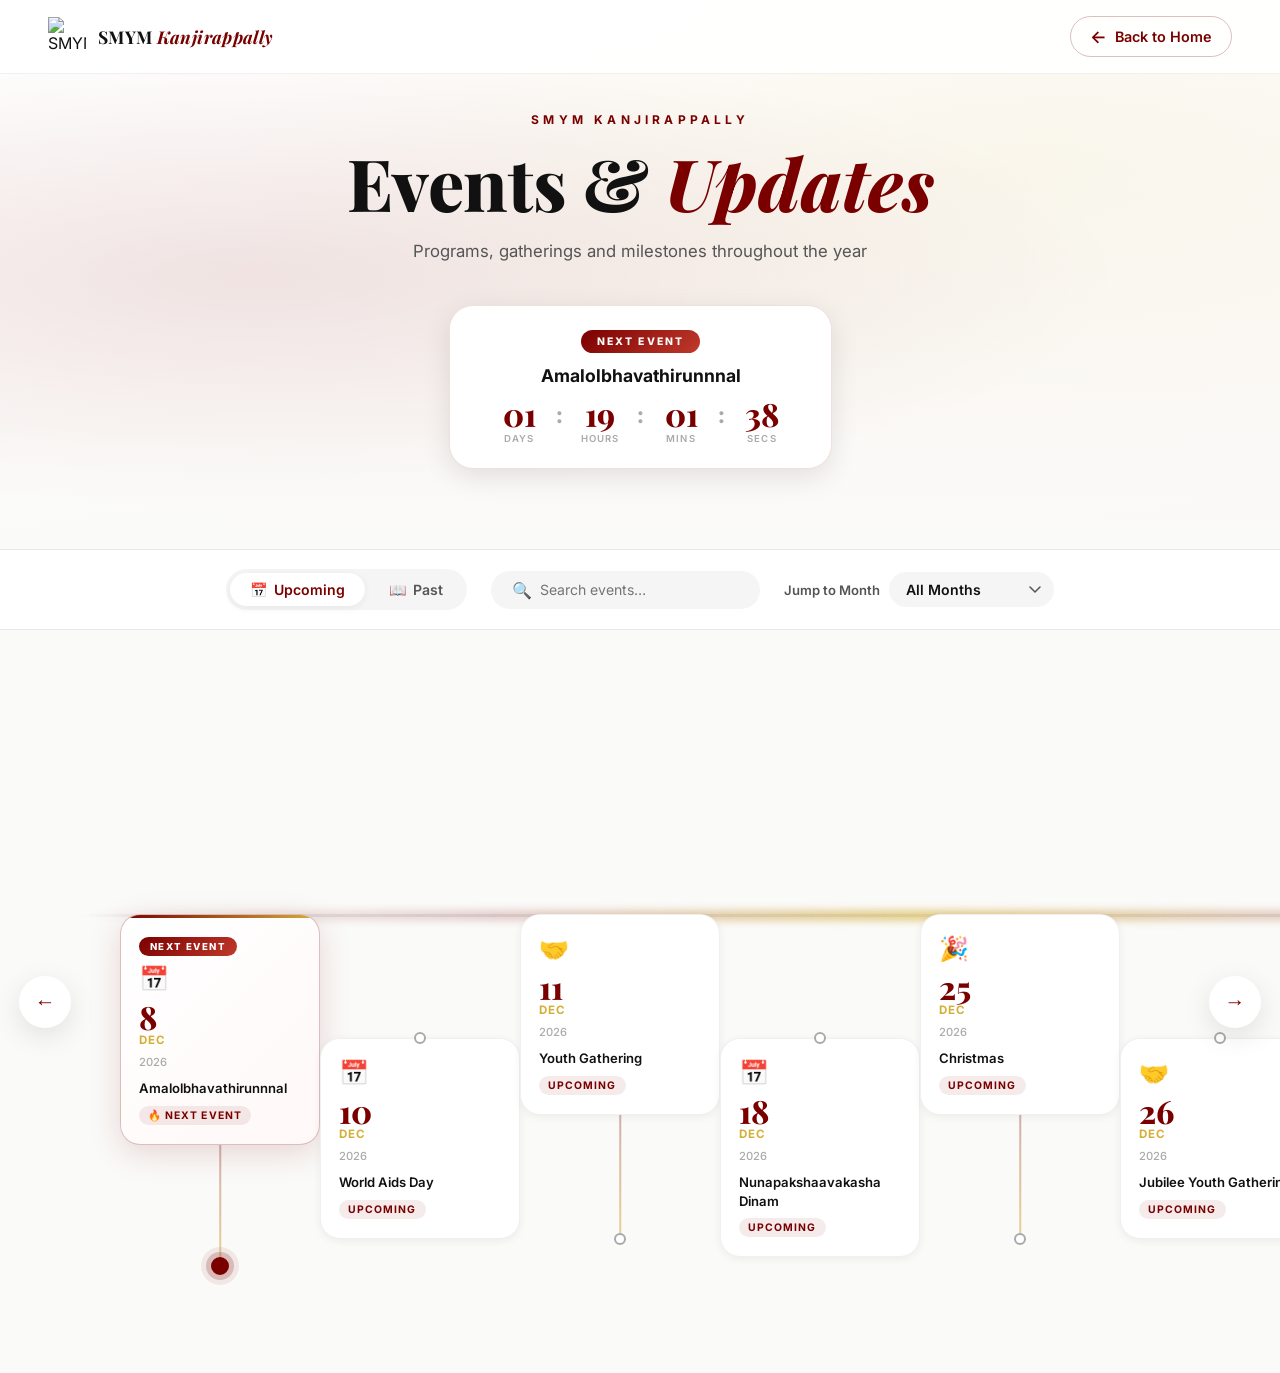
==== events.html @ 5ea94a3e "Initial commit" ====
<!DOCTYPE html>
<html lang="en">
<head>
    <meta charset="UTF-8">
    <meta name="viewport" content="width=device-width, initial-scale=1.0">
    <title>Events & Updates | SMYM Kanjirappally</title>
    <meta name="description" content="Explore all upcoming and past events of SMYM Kanjirappally Diocese — Youth programs, gatherings, sports, missions and more.">

    <!-- Favicon -->
    <link rel="icon" type="image/png" href="logo/logo.png">

    <!-- Google Fonts -->
    <link href="https://fonts.googleapis.com/css2?family=Poppins:ital,wght@0,300;0,400;0,500;0,600;0,700;0,800;1,300;1,400&family=Playfair+Display:ital,wght@0,700;0,800;1,700&family=Inter:wght@300;400;500;600;700&display=swap" rel="stylesheet">

    <!-- Stylesheets -->
    <link rel="stylesheet" href="css/style.css">
    <link rel="stylesheet" href="css/events.css">
</head>
<body class="events-page">

<!-- ══════════════════════════════════════════
  TOP NAVIGATION BAR
══════════════════════════════════════════ -->
<nav class="ev-navbar">
    <a href="index.html" class="ev-nav-logo">
        <img src="logo/logo.png" alt="SMYM Logo" class="ev-logo-img">
        <span class="ev-logo-text">SMYM <em>Kanjirappally</em></span>
    </a>
    <a href="index.html" class="ev-back-btn">
        <span class="ev-back-arrow">←</span>
        Back to Home
    </a>
</nav>

<!-- ══════════════════════════════════════════
  EVENTS HERO
══════════════════════════════════════════ -->
<section class="ev-hero" id="ev-hero">
    <div class="ev-hero-bg"></div>
    <div class="ev-hero-content">
        <div class="ev-hero-label">SMYM Kanjirappally</div>
        <h1 class="ev-hero-title">Events &amp; <em>Updates</em></h1>
        <p class="ev-hero-sub">Programs, gatherings and milestones throughout the year</p>

        <!-- Countdown to Next Event -->
        <div class="ev-countdown-wrapper" id="ev-countdown-wrapper">
            <div class="ev-next-badge">NEXT EVENT</div>
            <div class="ev-countdown-name" id="ev-next-name">Loading…</div>
            <div class="ev-countdown-timer" id="ev-countdown-timer">
                <div class="ev-ctt-block"><span id="ev-cd-days">--</span><label>Days</label></div>
                <div class="ev-ctt-sep">:</div>
                <div class="ev-ctt-block"><span id="ev-cd-hours">--</span><label>Hours</label></div>
                <div class="ev-ctt-sep">:</div>
                <div class="ev-ctt-block"><span id="ev-cd-mins">--</span><label>Mins</label></div>
                <div class="ev-ctt-sep">:</div>
                <div class="ev-ctt-block"><span id="ev-cd-secs">--</span><label>Secs</label></div>
            </div>
        </div>
    </div>
</section>

<!-- ══════════════════════════════════════════
  CONTROLS BAR
══════════════════════════════════════════ -->
<div class="ev-controls-bar" id="ev-controls">
    <!-- Tab Switcher -->
    <div class="ev-tab-switch">
        <button class="ev-tab-btn active" id="ev-tab-upcoming" onclick="EVENTS.switchTab('upcoming')">
            <span class="ev-tab-icon">📅</span> Upcoming
        </button>
        <button class="ev-tab-btn" id="ev-tab-past" onclick="EVENTS.switchTab('past')">
            <span class="ev-tab-icon">📖</span> Past
        </button>
    </div>

    <!-- Search -->
    <div class="ev-search-wrap">
        <span class="ev-search-icon">🔍</span>
        <input type="text" id="ev-search" class="ev-search-input" placeholder="Search events…" oninput="EVENTS.onSearch(this.value)">
    </div>

    <!-- Month Filter -->
    <div class="ev-month-wrap">
        <label for="ev-month-select" class="ev-month-label">Jump to Month</label>
        <select id="ev-month-select" class="ev-month-select" onchange="EVENTS.jumpToMonth(this.value)">
            <option value="">All Months</option>
        </select>
    </div>
</div>

<!-- ══════════════════════════════════════════
  TIMELINE SECTION
══════════════════════════════════════════ -->
<section class="ev-timeline-section" id="ev-timeline-section">

    <!-- Navigation Arrows -->
    <button class="ev-nav-arrow ev-nav-prev" id="ev-nav-prev" onclick="EVENTS.scrollTimeline(-1)" aria-label="Previous events">
        <span>&#8592;</span>
    </button>
    <button class="ev-nav-arrow ev-nav-next" id="ev-nav-next" onclick="EVENTS.scrollTimeline(1)" aria-label="Next events">
        <span>&#8594;</span>
    </button>

    <!-- Scrollable Timeline Track -->
    <div class="ev-timeline-outer" id="ev-timeline-outer">
        <div class="ev-timeline-track" id="ev-timeline-track">

            <!-- Timeline Line (horizontal) -->
            <div class="ev-timeline-line" id="ev-timeline-line">
                <div class="ev-timeline-glow"></div>
            </div>

            <!-- Cards injected by JS into this container -->
            <div class="ev-cards-container" id="ev-cards-container">
                <!-- Event cards generated dynamically -->
            </div>

        </div>
    </div>
</section>

<!-- ══════════════════════════════════════════
  EMPTY STATE
══════════════════════════════════════════ -->
<div class="ev-empty-state" id="ev-empty-state" style="display:none;">
    <div class="ev-empty-icon">📭</div>
    <h3>No events found</h3>
    <p>Try adjusting your search or switching tabs.</p>
</div>

<!-- ══════════════════════════════════════════
  EVENT MODAL
══════════════════════════════════════════ -->
<div class="ev-modal-backdrop" id="ev-modal-backdrop" onclick="EVENTS.closeModal()"></div>
<div class="ev-modal" id="ev-modal" role="dialog" aria-modal="true" aria-labelledby="ev-modal-title">
    <button class="ev-modal-close" onclick="EVENTS.closeModal()" aria-label="Close">✕</button>
    <div class="ev-modal-header">
        <div class="ev-modal-badge" id="ev-modal-badge">📅</div>
        <div class="ev-modal-date-block">
            <span class="ev-modal-day" id="ev-modal-day">-</span>
            <span class="ev-modal-month" id="ev-modal-month">-</span>
            <span class="ev-modal-year" id="ev-modal-year">-</span>
        </div>
    </div>
    <h2 class="ev-modal-title" id="ev-modal-title">Event Name</h2>
    <p class="ev-modal-full-date" id="ev-modal-full-date">-</p>
    <div class="ev-modal-status-row">
        <span class="ev-modal-status" id="ev-modal-status">-</span>
        <span class="ev-modal-countdown-text" id="ev-modal-countdown-text"></span>
    </div>
</div>

<!-- Scripts -->
<script src="js/events.js"></script>

</body>
</html>
---- css/style.css ----
/* ═══════════════════════════════════════════════════════
   SMYM KANJIRAPPALLY — MASTER STYLESHEET v4.0
   Premium Dark Luxury Edition
   ═══════════════════════════════════════════════════════ */

/* ─── TOKENS ─── */
:root {
    --white: #FFFFFF;
    --ivory: #FAF9F6;
    --mist: #F8F8F8;
    --crimson: #8B0000;
    --crimson-mid: #A50000;
    --crimson-soft: rgba(139, 0, 0, 0.08);
    --gold: #D4AF37;
    --gold-warm: #F4C542;
    --gold-soft: rgba(212, 175, 55, 0.12);
    --rose-tint: rgba(255, 220, 220, 0.3);
    --text-dark: #111111;
    --text-mid: #3C3C3C;
    --text-muted: #888888;
    --glass-bg: rgba(255, 255, 255, 0.55);
    --glass-border: rgba(255, 255, 255, 0.65);
    --glass-shadow: 0 8px 32px rgba(0, 0, 0, 0.06), 0 1px 0 rgba(255, 255, 255, 0.8) inset;
    --ease: cubic-bezier(0.22, 1, 0.36, 1);
    --ease-spring: cubic-bezier(0.34, 1.56, 0.64, 1);
    --r-lg: 20px;
    --r-xl: 30px;
    --r-pill: 999px;

    /* Hero dark */
    --hero-bg-1: #0a0608;
    --hero-bg-2: #120308;
    --hero-bg-3: #0d0510;
}

/* ─── RESET ─── */
*,
*::before,
*::after {
    margin: 0;
    padding: 0;
    box-sizing: border-box;
}

html {
    scroll-behavior: smooth;
    font-size: 16px;
}

body {
    font-family: 'Lato', sans-serif;
    background: linear-gradient(135deg, #ffffff 0%, #faf9f6 40%, rgba(255, 230, 230, 0.4) 100%);
    background-attachment: fixed;
    color: var(--text-dark);
    overflow-x: hidden;
    -webkit-font-smoothing: antialiased;
    -moz-osx-font-smoothing: grayscale;
    cursor: none !important;
}

a {
    text-decoration: none;
    color: inherit;
    cursor: none !important;
}

ul {
    list-style: none;
}

button {
    cursor: none !important;
}

input,
select,
textarea {
    cursor: none !important;
}

/* ─── LAYOUT ─── */
.container {
    max-width: 1200px;
    margin: 0 auto;
    padding: 0 2rem;
}

.section {
    padding: 7rem 0;
    position: relative;
    z-index: 2;
}

/* ═══════════════════════════════════════════════════════
   PARTICLE CANVAS
   ═══════════════════════════════════════════════════════ */
#particle-canvas {
    position: fixed;
    inset: 0;
    z-index: 99999;
    /* overlay over all elements as requested */
    pointer-events: none;
}

/* ═══════════════════════════════════════════════════════
   CUSTOM CURSOR
   ═══════════════════════════════════════════════════════ */
.cursor-dot {
    position: fixed;
    width: 8px;
    height: 8px;
    background: var(--crimson);
    border-radius: 50%;
    pointer-events: none;
    z-index: 9999999;
    transform: translate(-50%, -50%);
    will-change: transform;
    opacity: 0;
    transition: width 0.2s var(--ease), height 0.2s var(--ease), background 0.25s ease, opacity 0.3s ease;
    top: 0;
    left: 0;
    box-shadow: 0 0 8px rgba(139, 0, 0, 0.4);
}

.cursor-ring {
    display: none !important;
    /* disabled: only the inner pointer is needed */
}

body.cursor-hovering .cursor-dot {
    width: 14px;
    height: 14px;
    background: var(--gold);
    box-shadow: 0 0 12px var(--gold);
}

/* ═══════════════════════════════════════════════════════
   CURSOR GLOW (ambient)
   ═══════════════════════════════════════════════════════ */
.cursor-glow {
    position: fixed;
    width: 400px;
    height: 400px;
    border-radius: 50%;
    background: radial-gradient(circle, rgba(212, 175, 55, 0.04) 0%, transparent 70%);
    pointer-events: none;
    z-index: 0;
    transform: translate(-50%, -50%);
    will-change: transform;
    opacity: 0;
    transition: opacity 0.6s ease;
}

/* ═══════════════════════════════════════════════════════
   FLOATING DOODLES
   ═══════════════════════════════════════════════════════ */
.doodle-layer {
    position: fixed;
    inset: 0;
    z-index: 1;
    pointer-events: none;
    overflow: hidden;
}

.doodle {
    position: absolute;
    opacity: 0.04;
    color: var(--crimson);
    animation: doodleDrift 20s ease-in-out infinite alternate;
}

.cross-1 {
    width: 60px;
    top: 10%;
    left: 5%;
    animation-delay: 0s;
    animation-duration: 18s;
}

.cross-2 {
    width: 40px;
    top: 55%;
    right: 6%;
    animation-delay: -6s;
    animation-duration: 22s;
}

.cross-3 {
    width: 80px;
    bottom: 15%;
    left: 40%;
    animation-delay: -12s;
    animation-duration: 25s;
}

.dove-1 {
    width: 80px;
    top: 30%;
    right: 12%;
    animation-delay: -3s;
    animation-duration: 20s;
    color: var(--gold);
}

.dove-2 {
    width: 60px;
    bottom: 30%;
    left: 8%;
    animation-delay: -9s;
    animation-duration: 24s;
    color: var(--gold);
}

@keyframes doodleDrift {
    0% {
        transform: translate(0, 0) rotate(0deg) scale(1);
    }

    33% {
        transform: translate(20px, -15px) rotate(8deg) scale(1.05);
    }

    66% {
        transform: translate(-10px, 10px) rotate(-5deg) scale(0.95);
    }

    100% {
        transform: translate(15px, 5px) rotate(12deg) scale(1.02);
    }
}

/* ═══════════════════════════════════════════════════════
   NAVIGATION
   ═══════════════════════════════════════════════════════ */
.nav {
    position: fixed;
    top: 0;
    left: 0;
    right: 0;
    z-index: 99999;
    padding: 1rem 0;
    background: rgba(255, 255, 255, 0.12);
    backdrop-filter: blur(8px) saturate(180%);
    -webkit-backdrop-filter: blur(8px) saturate(180%);
    border-bottom: 1px solid rgba(255, 255, 255, 0.2);
    /* Always smooth for hide/show on scroll */
    transition: transform 0.4s cubic-bezier(0.16, 1, 0.3, 1), background 0.4s ease, box-shadow 0.4s ease, padding 0.4s ease;
    will-change: transform;
}

.nav.scrolled {
    padding: 0.65rem 0;
    background: rgba(255, 255, 255, 0.25);
    backdrop-filter: blur(12px) saturate(180%);
    box-shadow: 0 4px 30px rgba(0, 0, 0, 0.06);
}

.nav.nav-hidden {
    transform: translateY(-100%);
}

.nav-inner {
    display: flex;
    align-items: center;
    gap: 2rem;
}

.nav-logo {
    display: flex;
    align-items: center;
    gap: 0.6rem;
    flex-shrink: 0;
}

.nav-logo-media {
    position: relative;
    width: 44px;
    height: 44px;
    border-radius: 50%;
    overflow: hidden;
    flex-shrink: 0;
    transition: transform 0.3s ease;
}

.nav-logo:hover .nav-logo-media {
    transform: scale(1.05);
}

.nav-logo-text {
    display: flex;
    flex-direction: row;
    align-items: center;
    gap: 0.45rem;
    line-height: 1;
}

.nav-brand {
    font-family: 'Oswald', sans-serif;
    font-weight: 700;
    font-size: 1.3rem;
    color: var(--crimson);
    letter-spacing: 1px;
    text-transform: uppercase;
}

.nav-sub {
    font-family: 'Raleway', sans-serif;
    font-size: 1.05rem;
    font-weight: 600;
    color: var(--text-mid);
    letter-spacing: 0.5px;
}

.nav-links {
    display: flex;
    gap: 0.25rem;
    margin-left: auto;
}

.nav-links a {
    display: block;
    padding: 0.4rem 0.85rem;
    font-size: 0.85rem;
    font-weight: 500;
    color: var(--text-mid);
    border-radius: var(--r-pill);
    transition: all 0.2s ease;
}

.nav-links a:hover,
.nav-links a.active-link {
    color: var(--crimson);
    background: var(--crimson-soft);
}

/* Nav Join Button */
.btn-nav {
    flex-shrink: 0;
    padding: 0.55rem 1.4rem;
    border-radius: var(--r-pill);
    background: var(--crimson);
    color: #fff !important;
    font-size: 0.85rem;
    font-weight: 600;
    box-shadow: 0 4px 14px rgba(139, 0, 0, 0.25);
    transition: all 0.3s var(--ease);
}

.btn-nav:hover {
    background: var(--crimson-mid);
    transform: translateY(-1px);
    box-shadow: 0 6px 20px rgba(139, 0, 0, 0.35);
}

/* Hamburger */
.nav-toggle {
    display: none;
    flex-direction: column;
    gap: 5px;
    background: none;
    border: none;
    cursor: none;
    padding: 4px;
    margin-left: auto;
}

.nav-toggle span {
    display: block;
    width: 22px;
    height: 2px;
    background: var(--text-dark);
    border-radius: 2px;
    transition: all 0.3s ease;
}

.nav-toggle.open span:nth-child(1) {
    transform: rotate(45deg) translate(5px, 5px);
}

.nav-toggle.open span:nth-child(2) {
    opacity: 0;
}

.nav-toggle.open span:nth-child(3) {
    transform: rotate(-45deg) translate(5px, -5px);
}

/* Mobile menu */
.mobile-menu {
    position: fixed;
    top: 65px;
    left: 1rem;
    right: 1rem;
    z-index: 999;
    padding: 1.5rem;
    border-radius: var(--r-xl);
    display: none;
}

.mobile-menu.open {
    display: block;
}

.mobile-menu ul {
    display: flex;
    flex-direction: column;
    gap: 0.5rem;
}

.mobile-menu a {
    display: block;
    padding: 0.75rem 1rem;
    font-weight: 500;
    color: var(--text-mid);
    border-radius: var(--r-lg);
}

.mobile-menu a:hover {
    background: var(--crimson-soft);
    color: var(--crimson);
}

/* ═══════════════════════════════════════════════════════
   GLASSMORPHISM BASE
   ═══════════════════════════════════════════════════════ */
.glass {
    background: var(--glass-bg);
    border: 1px solid var(--glass-border);
    backdrop-filter: blur(20px) saturate(180%);
    -webkit-backdrop-filter: blur(20px) saturate(180%);
    box-shadow: var(--glass-shadow);
    border-radius: var(--r-xl);
}

/* ═══════════════════════════════════════════════════════
   BUTTONS
   ═══════════════════════════════════════════════════════ */
.btn {
    display: inline-flex;
    align-items: center;
    gap: 0.5rem;
    padding: 1rem 2rem;
    border-radius: var(--r-pill);
    font-family: 'Poppins', sans-serif;
    font-weight: 600;
    font-size: 0.95rem;
    transition: all 0.35s var(--ease);
    cursor: none;
    border: none;
    will-change: transform;
}

.btn-primary {
    background: var(--crimson);
    color: #fff;
    box-shadow: 0 6px 20px rgba(139, 0, 0, 0.25);
}

.btn-primary:hover {
    background: var(--crimson-mid);
    transform: translateY(-3px);
    box-shadow: 0 12px 30px rgba(139, 0, 0, 0.35);
}

.btn-ghost {
    background: rgba(255, 255, 255, 0.6);
    color: var(--text-dark);
    border: 1.5px solid rgba(0, 0, 0, 0.1);
    backdrop-filter: blur(12px);
}

.btn-ghost:hover {
    background: rgba(255, 255, 255, 0.85);
    transform: translateY(-3px);
    box-shadow: 0 12px 30px rgba(0, 0, 0, 0.08);
}

.btn-gold {
    background: linear-gradient(135deg, var(--gold), var(--gold-warm));
    color: #1a1a1a;
    box-shadow: 0 6px 24px rgba(212, 175, 55, 0.35);
    font-weight: 700;
}

.btn-gold:hover {
    transform: translateY(-3px);
    box-shadow: 0 14px 36px rgba(212, 175, 55, 0.5);
}

.pulse-btn {
    animation: goldPulse 3s ease-in-out infinite;
}

@keyframes goldPulse {

    0%,
    100% {
        box-shadow: 0 6px 24px rgba(212, 175, 55, 0.35), 0 0 0 0 rgba(212, 175, 55, 0.4);
    }

    50% {
        box-shadow: 0 6px 24px rgba(212, 175, 55, 0.35), 0 0 0 14px rgba(212, 175, 55, 0);
    }
}

/* ═══════════════════════════════════════════════════════
   SECTION HEADERS
   ═══════════════════════════════════════════════════════ */
.section-label {
    display: inline-block;
    font-size: 0.72rem;
    font-weight: 700;
    letter-spacing: 3px;
    text-transform: uppercase;
    color: var(--crimson);
    margin-bottom: 0.75rem;
}

.section-title {
    font-family: 'Raleway', sans-serif;
    font-size: clamp(2.5rem, 5vw, 4rem);
    font-weight: 600;
    line-height: 1.1;
    color: var(--text-dark);
    margin-bottom: 1.25rem;
}

.section-title em {
    font-style: italic;
    color: var(--crimson);
}

.section-sub {
    font-size: 1.1rem;
    color: var(--text-muted);
    max-width: 600px;
    line-height: 1.7;
    margin-bottom: 3rem;
}

/* ═══════════════════════════════════════════════════════
   UTILITY COLORS
   ═══════════════════════════════════════════════════════ */
.crimson {
    color: var(--crimson);
}

.gold {
    color: var(--gold);
}

/* ═══════════════════════════════════════════════════════
   SCROLL REVEAL STATES — Enhanced with blur
   ═══════════════════════════════════════════════════════ */
.reveal-fade,
.reveal-up,
.reveal-scale {
    opacity: 0;
    transition:
        opacity 1s var(--ease),
        transform 1s var(--ease),
        filter 1s var(--ease);
}

.reveal-fade {
    filter: blur(4px);
}

.reveal-up {
    transform: translateY(40px);
    filter: blur(3px);
}

.reveal-scale {
    transform: scale(0.93);
    filter: blur(4px);
}

.reveal-fade.visible {
    opacity: 1;
    filter: blur(0);
}

.reveal-up.visible {
    opacity: 1;
    transform: translateY(0);
    filter: blur(0);
}

.reveal-scale.visible {
    opacity: 1;
    transform: scale(1);
    filter: blur(0);
}

/* ═══════════════════════════════════════════════════════
   HERO — PREMIUM DARK CINEMATIC
   ═══════════════════════════════════════════════════════ */
.hero {
    position: relative;
    z-index: 2;
    height: 100vh;
    display: flex;
    align-items: center;
    padding: 0;
    background-color: #FFFFFF;
    background-image:
        radial-gradient(circle at 10% 30%, rgba(239, 68, 68, 0.04) 0%, transparent 45%),
        radial-gradient(circle at 90% 70%, rgba(245, 158, 11, 0.05) 0%, transparent 45%),
        radial-gradient(circle at 50% 50%, rgba(212, 175, 55, 0.03) 0%, transparent 60%);
    overflow: hidden;
}

/* Subtle grid overlay for premium texture */
.hero-grid-overlay {
    position: absolute;
    inset: 0;
    background-image:
        linear-gradient(rgba(0, 0, 0, 0.015) 1px, transparent 1px),
        linear-gradient(90deg, rgba(0, 0, 0, 0.015) 1px, transparent 1px);
    background-size: 60px 60px;
    pointer-events: none;
    z-index: 1;
}

/* Vignette */
.hero::before {
    content: '';
    position: absolute;
    inset: 0;
    background: radial-gradient(ellipse at center, transparent 65%, rgba(0, 0, 0, 0.02) 100%);
    pointer-events: none;
    z-index: 2;
}

/* Soft gradient blobs */
.hero-blob {
    position: absolute;
    border-radius: 50%;
    filter: blur(120px);
    z-index: 1;
    pointer-events: none;
    opacity: 0.5;
    will-change: transform;
}

.hero-blob-1 {
    width: 400px;
    height: 400px;
    background: #FFF9F3;
    /* Warm cream */
    top: 15%;
    left: 5%;
}

.hero-blob-2 {
    width: 350px;
    height: 350px;
    background: rgba(212, 175, 55, 0.12);
    /* Soft gold radial glow */
    bottom: 10%;
    right: 20%;
}

.hero-blob-3 {
    width: 300px;
    height: 300px;
    background: rgba(139, 0, 0, 0.04);
    /* Soft red left glow */
    top: 40%;
    left: 25%;
}

/* Noise overlay */
.hero-noise {
    position: absolute;
    inset: 0;
    opacity: 0.012;
    pointer-events: none;
    z-index: 2;
    background-image: url("data:image/svg+xml,%3Csvg viewBox='0 0 200 200' xmlns='http://www.w3.org/2000/svg'%3E%3Cfilter id='noiseFilter'%3E%3CfeTurbulence type='fractalNoise' baseFrequency='0.65' numOctaves='3' stitchTiles='stitch'/%3E%3C/filter%3E%3Crect width='100%25' height='100%25' filter='url(%23noiseFilter)'/%3E%3C/svg%3E");
}

/* Light rays — subtle pulse */
.hero-rays {
    position: absolute;
    inset: 0;
    pointer-events: none;
    overflow: hidden;
    z-index: 2;
}

.ray {
    position: absolute;
    top: -20%;
    width: 1px;
    height: 140%;
    background: linear-gradient(to bottom, transparent, rgba(139, 0, 0, 0.03), transparent);
    transform-origin: top center;
    animation: rayPulse 8s ease-in-out infinite;
}

.ray-1 {
    left: 20%;
    transform: rotate(-15deg);
    animation-delay: 0s;
}

.ray-2 {
    left: 35%;
    transform: rotate(-5deg);
    animation-delay: 1.5s;
    opacity: 0.5;
}

.ray-3 {
    left: 50%;
    transform: rotate(5deg);
    animation-delay: 3s;
}

.ray-4 {
    left: 65%;
    transform: rotate(15deg);
    animation-delay: 4.5s;
    opacity: 0.5;
}

.ray-5 {
    left: 80%;
    transform: rotate(25deg);
    animation-delay: 6s;
}

@keyframes rayPulse {

    0%,
    100% {
        opacity: 0;
    }

    50% {
        opacity: 1;
    }
}

.hero-inner {
    display: grid;
    /* Centre column width ≈ logo (320px) + 2cm gap each side (≈76px×2) = ~470px */
    grid-template-columns: 1fr minmax(430px, 0.95fr) 1fr;
    gap: 0;
    align-items: center;
    width: 100%;
    position: relative;
    z-index: 3;
    /* Push side columns to the very outer edge of the container */
    padding: 0;
}

@media (max-width: 1023px) {
    .hero-inner {
        grid-template-columns: 1fr;
        text-align: center;
        gap: 2rem;
        padding: 4rem 0;
        width: 100%;
    }

    .hero {
        height: auto;
        min-height: 100vh;
        display: flex;
        flex-direction: column;
        justify-content: center;
        padding: 5rem 0;
    }

    .hero-center {
        display: none;
    }

    /* Mobile logo: inline, centered, uses viewport/percentage sizes, appears first */
    .logo-glass-bg {
        position: relative !important;
        width: 60vw !important;
        height: 60vw !important;
        max-width: 220px;
        max-height: 220px;
        top: auto !important;
        left: auto !important;
        transform: none !important;
        display: flex;
        margin: 2rem auto 1rem;
        overflow: visible;
    }

    /* Mobile: stack naturally */
    .hero-left {
        order: 1;
        width: 100%;
    }

    .hero-right-details {
        order: 2;
        width: 100%;
    }
}

/* LEFT COLUMN — nudged down so top clears the fixed navbar */
.hero-left {
    display: flex;
    flex-direction: column;
    justify-content: center;
    text-align: left;
    padding-right: 1rem;
    /* Small positive offset: pushes content slightly below logo mid-point
       so the tall text block doesn't go behind the fixed header */
    transform: translateY(30px);
}

@media (max-width: 1023px) {
    .hero-left {
        text-align: center;
        align-items: center;
        padding-right: 0;
        transform: none;
    }
}

.hero-eyebrow {
    display: inline-flex;
    align-items: center;
    gap: 0.5rem;
    padding: 0.4rem 1rem;
    border-radius: var(--r-pill);
    background: rgba(139, 0, 0, 0.05);
    border: 1px solid rgba(139, 0, 0, 0.15);
    font-size: 0.76rem;
    font-weight: 600;
    color: var(--crimson);
    margin-bottom: 2rem;
    width: fit-content;
    letter-spacing: 0.5px;
}

.badge-dot {
    width: 7px;
    height: 7px;
    border-radius: 50%;
    background: var(--crimson);
    flex-shrink: 0;
    animation: pulseDot 2s ease-in-out infinite;
}

@keyframes pulseDot {

    0%,
    100% {
        box-shadow: 0 0 0 0 rgba(139, 0, 0, 0.3);
    }

    50% {
        box-shadow: 0 0 0 6px rgba(139, 0, 0, 0);
    }
}

.hero-title {
    font-family: 'Oswald', sans-serif;
    font-size: clamp(2.4rem, 5vw, 4.2rem);
    font-weight: 800;
    line-height: 1.0;
    letter-spacing: -1px;
    margin-bottom: 0.5rem;
    color: var(--text-dark);
    text-transform: uppercase;
}

.line-script {
    font-family: 'Great Vibes', cursive;
    color: var(--crimson);
    font-size: 1.3em;
    line-height: 0.85;
    text-transform: none;
    font-weight: 400;
    display: block;
    margin-top: 0.15rem;
}

.hero-tagline {
    font-family: 'Raleway', sans-serif;
    font-size: clamp(1.1rem, 1.8vw, 1.45rem);
    font-weight: 600;
    font-style: italic;
    color: var(--crimson);
    letter-spacing: 1.5px;
    margin-bottom: 1.25rem;
    margin-top: 0.8rem;
}

.hero-desc {
    font-size: 0.98rem;
    line-height: 1.7;
    color: var(--text-mid);
    margin-bottom: 2.2rem;
    max-width: 480px;
}

.hero-cta-btn {
    display: inline-flex;
    align-items: center;
    gap: 0.75rem;
    padding: 1.1rem 2.6rem;
    border-radius: var(--r-pill);
    background: linear-gradient(135deg, var(--gold), var(--gold-warm));
    color: #1a1a1a;
    font-family: 'Poppins', sans-serif;
    font-weight: 700;
    font-size: 0.95rem;
    border: none;
    box-shadow: 0 8px 24px rgba(212, 175, 55, 0.4);
    transition: all 0.35s var(--ease);
    width: fit-content;
}

.hero-cta-btn:hover {
    transform: translateY(-4px);
    box-shadow: 0 14px 32px rgba(212, 175, 55, 0.6);
}

/* CENTER COLUMN — invisible grid spacer; real logo is positioned above grid */
.hero-center {
    min-height: 340px;
    visibility: hidden;
    pointer-events: none;
}

.logo-glass-bg {
    /* Logo lives as direct child of #hero (position:relative)
       so it moves with the hero on Stage 5 parallax.
       GSAP overrides width/height on init to fill viewport height. */
    position: absolute;
    width: 320px;
    height: 320px;
    top: 50%;
    left: 50%;
    /* Use CSS variables for the base translate so hover keeps centering */
    --tx: -50%;
    --ty: -50%;
    transform: translate(var(--tx), var(--ty));
    border-radius: 50%;
    background: rgba(10, 10, 10, 0.90);
    border: 1.5px solid rgba(255, 255, 255, 0.12);
    backdrop-filter: blur(20px) saturate(160%);
    -webkit-backdrop-filter: blur(20px) saturate(160%);
    box-shadow:
        0 0 0 1px rgba(212, 175, 55, 0.18),
        0 40px 100px rgba(0, 0, 0, 0.22),
        inset 0 0 80px rgba(0, 0, 0, 0.40);
    display: flex;
    align-items: center;
    justify-content: center;
    will-change: width, height;
    z-index: 20;
    overflow: visible;
}

/* Warm yellow light highlight behind the video frame */
.logo-glass-bg::after {
    content: '';
    position: absolute;
    inset: -18px;
    border-radius: 50%;
    background: radial-gradient(circle,
            rgba(255, 245, 180, 0.38) 0%,
            rgba(244, 197, 66, 0.22) 35%,
            rgba(212, 175, 55, 0.10) 60%,
            transparent 80%);
    pointer-events: none;
    z-index: -1;
    animation: yellowGlowPulse 3.5s ease-in-out infinite alternate;
    filter: blur(4px);
}

@keyframes yellowGlowPulse {
    0% {
        opacity: 0.55;
        transform: scale(0.97);
    }

    100% {
        opacity: 1;
        transform: scale(1.04);
    }
}

.logo-glass-bg::before {
    content: '';
    position: absolute;
    inset: -10px;
    border-radius: 50%;
    background: radial-gradient(circle, rgba(212, 175, 55, 0.12) 0%, transparent 70%);
    opacity: 0.6;
    animation: pulseGlow 4s ease-in-out infinite alternate;
    z-index: 1;
}

/* Hover: gentle scale — JS tilt handles rotation; no translate shift */
.logo-glass-bg:hover {
    box-shadow:
        0 0 0 1px rgba(212, 175, 55, 0.35),
        0 30px 60px rgba(139, 0, 0, 0.08),
        0 0 50px rgba(212, 175, 55, 0.30),
        inset 0 0 80px rgba(0, 0, 0, 0.40);
}

/* Conic Rotating Gradient Ring */
.logo-gradient-ring {
    position: absolute;
    inset: -4px;
    border-radius: 50%;
    background: conic-gradient(from 0deg, transparent, var(--gold) 40%, var(--gold-warm) 60%, transparent 100%);
    animation: rotateConic 10s linear infinite;
    z-index: 1;
    opacity: 0.65;
    pointer-events: none;
    filter: blur(1px);
}

/* Orbiting Light Streak ring (dot removed) */
.logo-orbit-streak {
    position: absolute;
    inset: -12px;
    border-radius: 50%;
    border: 1px solid rgba(212, 175, 55, 0.06);
    pointer-events: none;
    z-index: 1;
}

/* The orbiting yellow dot is intentionally removed */
.logo-orbit-streak::after {
    display: none;
}

/* Expanding Ripple Waves */
.logo-ripple-wave {
    position: absolute;
    inset: -1px;
    border-radius: 50%;
    border: 1.5px solid rgba(212, 175, 55, 0.25);
    pointer-events: none;
    z-index: 0;
    transform: scale(1);
    opacity: 0;
    animation: rippleOut 4s cubic-bezier(0.16, 1, 0.3, 1) infinite;
}

.logo-ripple-wave.ripple-2 {
    animation-delay: 2s;
}

/* Keyframes for Luxury Animations */
@keyframes rotateConic {
    from {
        transform: rotate(0deg);
    }

    to {
        transform: rotate(360deg);
    }
}

@keyframes orbitMotion {
    from {
        transform: rotate(0deg) translate(168px) rotate(0deg);
    }

    to {
        transform: rotate(360deg) translate(168px) rotate(-360deg);
    }
}

@keyframes rippleOut {
    0% {
        transform: scale(1);
        opacity: 0.8;
    }

    50% {
        opacity: 0.4;
    }

    100% {
        transform: scale(1.35);
        opacity: 0;
    }
}

.hero-logo-vid,
.hero-logo-img {
    width: 100%;
    height: 100%;
    object-fit: cover;
    border-radius: 50%;
    position: relative;
    z-index: 2;
}

@keyframes logoFloat {
    0% {
        transform: translateY(0px) rotate(0deg);
    }

    100% {
        transform: translateY(-12px) rotate(0.5deg);
    }
}

@keyframes pulseGlow {
    0% {
        opacity: 0.4;
    }

    100% {
        opacity: 0.8;
    }
}

/* Sparkles inside logo circle */
.logo-sparkle {
    position: absolute;
    width: 3.5px;
    height: 3.5px;
    border-radius: 50%;
    background-color: var(--gold);
    pointer-events: none;
    animation: sparkleFloat 3s ease-in-out infinite;
    opacity: 0.75;
    box-shadow: 0 0 4px var(--gold);
}

@keyframes sparkleFloat {

    0%,
    100% {
        transform: translate(0, 0) scale(0);
        opacity: 0;
    }

    50% {
        transform: translate(var(--sx), var(--sy)) scale(1.1);
        opacity: 0.95;
    }
}

/* RIGHT COLUMN — gentle upward nudge, pushed toward right edge */
.hero-right-details {
    display: flex;
    flex-direction: column;
    justify-content: center;
    text-align: left;
    padding-left: 1rem;
    /* Small upward shift since right content is shorter */
    transform: translateY(-30px);
}

@media (max-width: 1023px) {
    .hero-right-details {
        align-items: center;
        text-align: center;
        padding-left: 0;
        transform: none;
    }
}

.hero-right-image-wrap {
    margin-bottom: 2rem;
    width: 100%;
    max-width: 300px;
    display: flex;
    justify-content: flex-start;
}

@media (max-width: 1023px) {
    .hero-right-image-wrap {
        justify-content: center;
    }
}

.hero-right-img-frame {
    width: 120px;
    height: 120px;
    border-radius: 50%;
    background: rgba(255, 255, 255, 0.45);
    border: 1.5px solid rgba(255, 255, 255, 0.75);
    backdrop-filter: blur(15px);
    -webkit-backdrop-filter: blur(15px);
    display: flex;
    align-items: center;
    justify-content: center;
    box-shadow: 0 10px 30px rgba(0, 0, 0, 0.03);
    overflow: hidden;
    transition: var(--transition);
}

.hero-right-img-frame:hover {
    transform: scale(1.05);
    border-color: var(--gold);
}

.hero-right-img-el {
    width: 80px;
    height: 80px;
    object-fit: contain;
}

.hero-right-quote-card {
    background: rgba(255, 255, 255, 0.45);
    border: 1px solid rgba(255, 255, 255, 0.75);
    backdrop-filter: blur(20px);
    -webkit-backdrop-filter: blur(20px);
    padding: 1.5rem 1.8rem;
    border-radius: var(--r-lg);
    box-shadow: 0 8px 32px rgba(0, 0, 0, 0.04);
    margin-bottom: 2rem;
    width: 100%;
    max-width: 300px;
    transition: var(--transition);
}

.hero-right-quote-card:hover {
    transform: translateY(-4px);
    border-color: rgba(212, 175, 55, 0.3);
}

.hero-right-quote-card p {
    font-family: 'Raleway', sans-serif;
    font-size: 10 rem;
    font-style: italic;
    color: var(--crimson);
    line-height: 1.6;
}

.hero-right-quote-card cite {
    display: block;
    margin-top: 0.6rem;
    font-family: 'Poppins', sans-serif;
    font-size: 0.72rem;
    font-weight: 600;
    color: var(--text-dark);
    text-transform: uppercase;
    letter-spacing: 0.5px;
}

.hero-right-stats-card {
    background: rgba(255, 255, 255, 0.45);
    border: 1px solid rgba(255, 255, 255, 0.75);
    backdrop-filter: blur(20px);
    -webkit-backdrop-filter: blur(20px);
    padding: 1.25rem 1.8rem;
    border-radius: var(--r-lg);
    box-shadow: 0 8px 32px rgba(0, 0, 0, 0.04);
    margin-bottom: 2rem;
    width: 100%;
    max-width: 300px;
    transition: var(--transition);
}

.hero-right-stats-card:hover {
    transform: translateY(-4px);
    border-color: rgba(212, 175, 55, 0.3);
}

.right-stat-val {
    font-family: 'Oswald', sans-serif;
    font-size: 2.2rem;
    font-weight: 700;
    color: var(--gold);
    line-height: 1.1;
    display: block;
}

.right-stat-lbl {
    font-family: 'Poppins', sans-serif;
    font-size: 0.75rem;
    font-weight: 600;
    text-transform: uppercase;
    color: var(--text-dark);
    letter-spacing: 1px;
}

.hero-right-deco {
    width: 100%;
    max-width: 300px;
    display: flex;
    align-items: center;
    gap: 1rem;
}

.deco-divider-line {
    flex-grow: 1;
    height: 1px;
    background: linear-gradient(90deg, rgba(212, 175, 55, 0.15), rgba(212, 175, 55, 0.6) 80%, transparent 100%);
}

.deco-star-spin {
    color: var(--gold);
    font-size: 0.95rem;
    text-shadow: 0 0 5px var(--gold);
    animation: starSpin 6s linear infinite;
}

@keyframes starSpin {
    from {
        transform: rotate(0deg);
    }

    to {
        transform: rotate(360deg);
    }
}

.scroll-indicator {
    position: absolute;
    bottom: 30px;
    left: 50%;
    transform: translateX(-50%);
    display: flex;
    flex-direction: column;
    align-items: center;
    gap: 8px;
    color: var(--text-muted);
    font-family: 'Poppins', sans-serif;
    font-size: 0.72rem;
    font-weight: 600;
    letter-spacing: 2px;
    text-transform: uppercase;
    z-index: 10;
}

.scroll-line {
    width: 1px;
    height: 50px;
    background: linear-gradient(to bottom, var(--gold), transparent);
}

.nav-logo-img {
    width: 100%;
    height: 100%;
    object-fit: contain;
}

.nav-logo-img {
    width: 100%;
    height: 100%;
    object-fit: contain;
}

/* ═══════════════════════════════════════════════════════
   ABOUT SECTION
   ═══════════════════════════════════════════════════════ */
/* ═══════════════════════════════════════════════════════
   ABOUT SECTION
   ═══════════════════════════════════════════════════════ */
.about-section .section-title {
    font-size: clamp(2.2rem, 4.5vw, 3.6rem);
    line-height: 1.15;
    font-weight: 800;
    color: #1a1a1a;
}

.about-section .section-title em {
    color: var(--crimson);
    font-style: normal;
    background: linear-gradient(120deg, var(--crimson), #d0851d);
    -webkit-background-clip: text;
    -webkit-text-fill-color: transparent;
    display: inline-block;
}

.about-town {
    font-family: 'Oswald', sans-serif;
    font-size: clamp(1.8rem, 3.5vw, 2.8rem);
    font-weight: 900;
    color: var(--gold);
    letter-spacing: 3px;
    margin-top: 0.35rem;
    display: block;
    text-shadow: 0 1px 2px rgba(0,0,0,0.05);
}

.about-grid {
    display: grid;
    grid-template-columns: 1fr 1fr;
    gap: 4rem;
    align-items: start;
}

.about-lead {
    font-family: 'Poppins', sans-serif;
    font-size: clamp(1.2rem, 2vw, 1.45rem);
    font-weight: 600;
    line-height: 1.6;
    color: #2b2b2b;
    margin-bottom: 1.5rem;
    border-left: 4px solid var(--crimson);
    padding-left: 1.25rem;
}

.about-body {
    font-size: 1.05rem;
    line-height: 1.85;
    color: #555555;
    margin-bottom: 2rem;
}

.about-body strong {
    color: #111111;
    font-weight: 700;
}

.about-body .highlight-gold {
    color: #b58d15;
    font-weight: 700;
}

.about-body .highlight-crimson {
    color: var(--crimson);
    font-weight: 700;
}

.about-quote {
    position: relative;
    padding: 1.75rem 1.75rem 1.75rem 2.25rem;
    border-left: 4px solid var(--gold);
    background: linear-gradient(135deg, rgba(212,175,55,0.06), rgba(212,175,55,0.02));
    border-radius: 8px;
    font-family: 'Raleway', sans-serif;
    font-style: italic;
    font-size: 1.1rem;
    line-height: 1.65;
    color: #4a4a4a;
    box-shadow: 0 10px 30px rgba(212,175,55,0.04);
    border: 1px solid rgba(212, 175, 55, 0.12);
}

.quote-mark {
    position: absolute;
    top: -0.5rem;
    left: 0.75rem;
    font-family: 'Raleway', sans-serif;
    font-size: 4rem;
    color: var(--gold);
    line-height: 1;
    opacity: 0.4;
}

.about-quote cite {
    display: block;
    margin-top: 0.75rem;
    font-size: 0.85rem;
    font-style: normal;
    font-weight: 600;
    color: var(--gold);
    letter-spacing: 0.5px;
}

.about-stats-grid {
    display: grid;
    grid-template-columns: 1fr 1fr;
    gap: 1.25rem;
}

.stat-card {
    padding: 2.5rem 1.5rem;
    text-align: center;
    display: flex;
    flex-direction: column;
    gap: 0.5rem;
    border-radius: 16px;
    background: rgba(255, 255, 255, 0.6);
    border: 1px solid rgba(212, 175, 55, 0.12);
    box-shadow: 0 10px 30px rgba(0, 0, 0, 0.02);
    transition: all 0.4s cubic-bezier(0.16, 1, 0.3, 1);
    cursor: default;
    position: relative;
    overflow: hidden;
}

.stat-card::before {
    content: '';
    position: absolute;
    top: 0;
    left: 0;
    width: 4px;
    height: 100%;
    background: var(--gold);
    opacity: 0.7;
}

.stat-card:nth-child(even)::before {
    background: var(--crimson);
}

.stat-card:hover {
    transform: translateY(-8px) scale(1.03);
    box-shadow: 0 20px 45px rgba(212, 175, 55, 0.12);
    border-color: rgba(212, 175, 55, 0.35);
}

.stat-card:nth-child(even):hover {
    box-shadow: 0 20px 45px rgba(139, 0, 0, 0.10);
    border-color: rgba(139, 0, 0, 0.25);
}

.stat-num {
    font-family: 'Oswald', sans-serif;
    font-size: clamp(2rem, 3.5vw, 2.8rem);
    font-weight: 900;
    line-height: 1;
}

.stat-num.crimson {
    color: var(--crimson);
    background: linear-gradient(135deg, var(--crimson), #e11d48);
    -webkit-background-clip: text;
    -webkit-text-fill-color: transparent;
}

.stat-num.gold {
    color: var(--gold);
    background: linear-gradient(135deg, var(--gold), #ca8a04);
    -webkit-background-clip: text;
    -webkit-text-fill-color: transparent;
}

.stat-label {
    font-size: 0.85rem;
    font-weight: 600;
    color: #666666;
    text-transform: uppercase;
    letter-spacing: 1.5px;
}

/* ═══════════════════════════════════════════════════════
   MISSION & VISION
   ═══════════════════════════════════════════════════════ */
.mission-section {
    background: linear-gradient(180deg, transparent, rgba(139, 0, 0, 0.025) 50%, transparent);
}

.mv-grid {
    display: grid;
    grid-template-columns: 1fr 1fr;
    gap: 1.5rem;
}

.mv-card {
    padding: 3rem 2.5rem;
    transition: transform 0.4s var(--ease), box-shadow 0.4s ease;
    transition-delay: var(--delay, 0s);
}

.mv-card:hover {
    transform: translateY(-8px);
    box-shadow: 0 24px 60px rgba(0, 0, 0, 0.1);
}

.mv-icon {
    width: 60px;
    height: 60px;
    margin-bottom: 1.25rem;
    color: var(--crimson);
}

.gold-icon {
    color: var(--gold);
}

.mv-tag {
    display: inline-block;
    padding: 0.3rem 0.9rem;
    border-radius: var(--r-pill);
    background: var(--crimson-soft);
    border: 1px solid rgba(139, 0, 0, 0.15);
    font-size: 0.72rem;
    font-weight: 700;
    letter-spacing: 1.5px;
    text-transform: uppercase;
    color: var(--crimson);
    margin-bottom: 1rem;
}

.gold-tag {
    background: var(--gold-soft);
    border-color: rgba(212, 175, 55, 0.2);
    color: #856404;
}

.mv-card h3 {
    font-family: 'Raleway', sans-serif;
    font-size: 1.6rem;
    font-weight: 600;
    margin-bottom: 1rem;
    color: var(--text-dark);
    line-height: 1.2;
}

.mv-card p {
    font-size: 0.95rem;
    line-height: 1.75;
    color: var(--text-mid);
}

/* ═══════════════════════════════════════════════════════
   ACTIVITIES
   ═══════════════════════════════════════════════════════ */
/* ═══════════════════════════════════════════════════════
   ACTIVITIES (DARK NEO-TACTILE GLASS THEME)
   ═══════════════════════════════════════════════════════ */
.activities-section {
    background: 
        radial-gradient(circle at top left, rgba(239, 68, 68, 0.16) 0%, rgba(239, 68, 68, 0.02) 50%, transparent 80%), 
        radial-gradient(circle at bottom right, rgba(234, 179, 8, 0.18) 0%, rgba(234, 179, 8, 0.02) 50%, transparent 80%), 
        radial-gradient(circle at 50% 50%, #ffffff 0%, rgba(255, 255, 255, 0.95) 70%, rgba(255, 255, 255, 0.7) 100%),
        #ffffff;
    position: relative;
    padding: 8rem 0;
    overflow: hidden;
}

/* Ambient glow orbs behind the grid matching the Red, White, and Yellow gradients */
.activities-section::before {
    content: '';
    position: absolute;
    width: 600px;
    height: 600px;
    background: radial-gradient(circle, rgba(234, 179, 8, 0.15) 0%, transparent 70%);
    bottom: -10%;
    right: -10%;
    pointer-events: none;
    z-index: 0;
}

.activities-section::after {
    content: '';
    position: absolute;
    width: 500px;
    height: 500px;
    background: radial-gradient(circle, rgba(220, 38, 38, 0.12) 0%, transparent 70%);
    top: -10%;
    left: -10%;
    pointer-events: none;
    z-index: 0;
}

.activities-section .container {
    position: relative;
    z-index: 1;
}

.activities-section .section-label {
    color: var(--crimson-mid);
}

.activities-section .section-title {
    color: var(--text-dark);
}

.activities-section .section-title em {
    color: var(--crimson-mid);
    font-style: normal;
    background: linear-gradient(120deg, var(--crimson-mid), var(--gold-warm), var(--crimson));
    -webkit-background-clip: text;
    -webkit-text-fill-color: transparent;
    display: inline-block;
}

.activities-section .section-sub {
    color: var(--text-mid);
}

.activities-grid {
    display: grid;
    grid-template-columns: repeat(4, 1fr);
    gap: 1.5rem;
    margin-top: 3rem;
}

.act-card {
    padding: 2.2rem 1.75rem;
    background: rgba(255, 255, 255, 0.7);
    border: 1px solid rgba(255, 255, 255, 0.9);
    border-radius: 22px;
    box-shadow: 
        0 10px 30px rgba(0, 0, 0, 0.04),
        0 1px 2px rgba(0, 0, 0, 0.02),
        inset 0 1px 0 rgba(255, 255, 255, 0.9);
    transition: transform 0.5s cubic-bezier(0.16, 1, 0.3, 1), box-shadow 0.5s cubic-bezier(0.16, 1, 0.3, 1);
    transition-delay: calc(var(--i, 0) * 0.05s);
    cursor: default;
    position: relative;
    overflow: hidden;
    backdrop-filter: blur(16px);
    -webkit-backdrop-filter: blur(16px);
}

/* ── 3-Phase Card Backlight Hover Glow Loop (Red, White, Yellow) ── */

/* Red Glow (Cards 1, 4, 7) */
.act-card:nth-child(3n+1):hover {
    transform: translateY(-8px) scale(1.02);
    box-shadow: 
        0 20px 40px rgba(0, 0, 0, 0.08),
        0 0 0 1.5px rgba(239, 68, 68, 0.25),
        0 0 20px rgba(239, 68, 68, 0.12),
        inset 0 1px 0 rgba(255, 255, 255, 0.9);
    border-color: rgba(239, 68, 68, 0.3);
}

/* White/Slate Glow (Cards 2, 5, 8) */
.act-card:nth-child(3n+2):hover {
    transform: translateY(-8px) scale(1.02);
    box-shadow: 
        0 20px 40px rgba(0, 0, 0, 0.08),
        0 0 0 1.5px rgba(17, 17, 17, 0.2),
        0 0 20px rgba(17, 17, 17, 0.08),
        inset 0 1px 0 rgba(255, 255, 255, 0.9);
    border-color: rgba(17, 17, 17, 0.2);
}

/* Yellow/Gold Glow (Cards 3, 6) */
.act-card:nth-child(3n):hover {
    transform: translateY(-8px) scale(1.02);
    box-shadow: 
        0 20px 40px rgba(0, 0, 0, 0.08),
        0 0 0 1.5px rgba(202, 138, 4, 0.25),
        0 0 20px rgba(202, 138, 4, 0.12),
        inset 0 1px 0 rgba(255, 255, 255, 0.9);
    border-color: rgba(202, 138, 4, 0.3);
}

.act-icon {
    width: 52px;
    height: 52px;
    border-radius: 50%;
    display: inline-flex;
    align-items: center;
    justify-content: center;
    margin-bottom: 1.5rem;
    background: linear-gradient(135deg, rgba(255, 255, 255, 0.9) 0%, rgba(255, 255, 255, 0.4) 100%);
    border: 1px solid rgba(255, 255, 255, 0.85);
    box-shadow: 
        inset 0 2px 5px rgba(255, 255, 255, 0.95),
        0 4px 10px rgba(0, 0, 0, 0.04);
    transition: transform 0.5s cubic-bezier(0.16, 1, 0.3, 1), box-shadow 0.5s ease, color 0.3s, filter 0.3s;
    display: inline-flex;
}

/* Default Icon Colors based on Loop */
.act-card:nth-child(3n+1) .act-icon {
    color: #ef4444;
    filter: drop-shadow(0 0 4px rgba(239, 68, 68, 0.2));
}
.act-card:nth-child(3n+2) .act-icon {
    color: var(--text-dark);
    filter: drop-shadow(0 0 4px rgba(17, 17, 17, 0.15));
}
.act-card:nth-child(3n) .act-icon {
    color: #ca8a04;
    filter: drop-shadow(0 0 4px rgba(202, 138, 4, 0.2));
}

.act-icon svg {
    width: 22px;
    height: 22px;
    stroke: currentColor;
    stroke-width: 1.8;
}

.act-card:hover .act-icon {
    transform: scale(1.08) translateY(-2px);
    box-shadow: 
        inset 0 2px 5px rgba(255, 255, 255, 0.9),
        0 4px 12px rgba(0, 0, 0, 0.08);
}

.act-card:nth-child(3n+1):hover .act-icon {
    filter: drop-shadow(0 0 8px rgba(239, 68, 68, 0.35));
}
.act-card:nth-child(3n+2):hover .act-icon {
    filter: drop-shadow(0 0 8px rgba(17, 17, 17, 0.25));
}
.act-card:nth-child(3n):hover .act-icon {
    filter: drop-shadow(0 0 8px rgba(202, 138, 4, 0.35));
}

.act-card h3 {
    font-family: 'Poppins', sans-serif;
    font-size: 0.96rem;
    font-weight: 700;
    color: var(--text-dark);
    margin-bottom: 0.6rem;
    letter-spacing: 0.3px;
}

.act-card p {
    font-size: 0.84rem;
    line-height: 1.7;
    color: var(--text-mid);
}

/* ═══════════════════════════════════════════════════════
   STATISTICS (DARK)
   ═══════════════════════════════════════════════════════ */
.stats-section {
    background: linear-gradient(135deg, #0a0505, #1a0000, #0f0800);
    color: #fff;
    padding: 8rem 0;
    overflow: hidden;
}

.stats-bg-glow {
    position: absolute;
    inset: 0;
    background: radial-gradient(ellipse at 30% 50%, rgba(139, 0, 0, 0.3) 0%, transparent 60%),
        radial-gradient(ellipse at 70% 50%, rgba(212, 175, 55, 0.15) 0%, transparent 60%);
    pointer-events: none;
}

.stats-section .section-label {
    color: var(--gold);
}

.stats-section .section-title {
    color: #fff;
}

.stats-section .section-title em {
    color: var(--gold);
}

.big-stats {
    display: flex;
    align-items: center;
    justify-content: center;
    gap: 0;
    margin-top: 3rem;
}

.big-stat {
    text-align: center;
    flex: 1;
    padding: 2rem;
}

.big-num {
    display: block;
    font-family: 'Oswald', sans-serif;
    font-size: clamp(3.5rem, 7vw, 6rem);
    font-weight: 900;
    color: var(--gold);
    line-height: 1;
    margin-bottom: 0.5rem;
}

.big-label {
    display: block;
    font-size: 0.9rem;
    font-weight: 500;
    color: rgba(255, 255, 255, 0.6);
    text-transform: uppercase;
    letter-spacing: 2px;
}

.big-stat-divider {
    width: 1px;
    height: 80px;
    background: rgba(255, 255, 255, 0.1);
    flex-shrink: 0;
}

/* ═══════════════════════════════════════════════════════
   TIMELINE
   ═══════════════════════════════════════════════════════ */
.timeline {
    position: relative;
    max-width: 900px;
    margin: 3rem auto 0;
}

.timeline-line {
    position: absolute;
    left: 50%;
    top: 0;
    bottom: 0;
    width: 2px;
    background: linear-gradient(to bottom, transparent, var(--gold), var(--crimson), var(--gold), transparent);
    transform: translateX(-50%);
    animation: lineGlow 3s ease-in-out infinite alternate;
}

@keyframes lineGlow {
    from {
        box-shadow: 0 0 6px rgba(212, 175, 55, 0.3);
    }

    to {
        box-shadow: 0 0 20px rgba(212, 175, 55, 0.7);
    }
}

.tl-item {
    display: flex;
    align-items: center;
    margin-bottom: 3.5rem;
    position: relative;
}

.tl-left {
    flex-direction: row;
}

.tl-right {
    flex-direction: row-reverse;
}

.tl-card {
    width: calc(50% - 3rem);
    padding: 2rem;
    transition: transform 0.4s var(--ease), box-shadow 0.4s ease;
}

.tl-card:hover {
    transform: translateY(-5px);
    box-shadow: 0 20px 50px rgba(0, 0, 0, 0.1);
}

.tl-year {
    display: inline-block;
    font-family: 'Oswald', sans-serif;
    font-size: 1.5rem;
    font-weight: 900;
    color: var(--crimson);
    margin-bottom: 0.5rem;
}

.tl-card h3 {
    font-family: 'Raleway', sans-serif;
    font-size: 1.3rem;
    font-weight: 600;
    margin-bottom: 0.6rem;
}

.tl-card p {
    font-size: 0.88rem;
    line-height: 1.7;
    color: var(--text-muted);
}

.tl-dot {
    position: absolute;
    left: 50%;
    transform: translateX(-50%);
    width: 16px;
    height: 16px;
    border-radius: 50%;
    background: var(--white);
    border: 3px solid var(--gold);
    box-shadow: 0 0 12px rgba(212, 175, 55, 0.4);
    flex-shrink: 0;
    z-index: 2;
}

.tl-dot-active {
    background: var(--gold);
    box-shadow: 0 0 20px rgba(212, 175, 55, 0.7);
    animation: dotPulse 2s ease-in-out infinite;
}

@keyframes dotPulse {

    0%,
    100% {
        box-shadow: 0 0 0 0 rgba(212, 175, 55, 0.5);
    }

    50% {
        box-shadow: 0 0 0 10px rgba(212, 175, 55, 0);
    }
}

/* ═══════════════════════════════════════════════════════
   EXECUTIVES
   ═══════════════════════════════════════════════════════ */
.executives-section {
    background: linear-gradient(180deg, transparent, rgba(139, 0, 0, 0.02) 50%, transparent);
}

.executives-grid {
    display: grid;
    grid-template-columns: repeat(3, 1fr);
    gap: 1.5rem;
    margin-top: 1rem;
}

.exec-card {
    padding: 2.5rem 2rem;
    display: flex;
    flex-direction: column;
    align-items: center;
    text-align: center;
    gap: 1.25rem;
    transition: transform 0.4s var(--ease), box-shadow 0.4s ease;
    transition-delay: calc(var(--i, 0) * 0.1s);
}

.exec-card:hover {
    transform: translateY(-8px);
    box-shadow: 0 24px 60px rgba(0, 0, 0, 0.1);
}

.exec-avatar {
    width: 72px;
    height: 72px;
    border-radius: 50%;
    background: linear-gradient(135deg, var(--crimson), var(--gold));
    display: flex;
    align-items: center;
    justify-content: center;
    font-family: 'Oswald', sans-serif;
    font-weight: 800;
    font-size: 1.1rem;
    color: #fff;
    letter-spacing: 1px;
    flex-shrink: 0;
    box-shadow: 0 8px 24px rgba(139, 0, 0, 0.2);
}

.exec-info h3 {
    font-family: 'Poppins', sans-serif;
    font-size: 1.05rem;
    font-weight: 700;
    color: var(--text-dark);
    margin-bottom: 0.3rem;
}

.exec-role {
    display: inline-block;
    padding: 0.2rem 0.75rem;
    border-radius: var(--r-pill);
    background: var(--crimson-soft);
    border: 1px solid rgba(139, 0, 0, 0.15);
    font-size: 0.7rem;
    font-weight: 700;
    letter-spacing: 1px;
    text-transform: uppercase;
    color: var(--crimson);
    margin-bottom: 0.5rem;
}

.exec-info p {
    font-size: 0.85rem;
    color: var(--text-muted);
}

/* ═══════════════════════════════════════════════════════
   EVENTS
   ═══════════════════════════════════════════════════════ */
.events-grid {
    display: grid;
    grid-template-columns: repeat(2, 1fr);
    gap: 1.5rem;
    margin-top: 1rem;
}

.event-card {
    display: flex;
    align-items: flex-start;
    gap: 1.5rem;
    padding: 2rem;
    transition: transform 0.4s var(--ease), box-shadow 0.4s ease;
    transition-delay: calc(var(--i, 0) * 0.08s);
    cursor: pointer;
}

.event-card:hover {
    transform: translateY(-6px);
    box-shadow: 0 20px 50px rgba(0, 0, 0, 0.1);
}

.event-date {
    display: flex;
    flex-direction: column;
    align-items: center;
    flex-shrink: 0;
    width: 56px;
    padding: 0.6rem;
    background: var(--crimson-soft);
    border: 1px solid rgba(139, 0, 0, 0.15);
    border-radius: var(--r-lg);
    text-align: center;
}

.event-month {
    font-size: 0.65rem;
    font-weight: 700;
    letter-spacing: 1px;
    color: var(--crimson);
    text-transform: uppercase;
}

.event-day {
    font-family: 'Oswald', sans-serif;
    font-size: 1.5rem;
    font-weight: 900;
    color: var(--crimson);
    line-height: 1;
}

.event-info {
    flex: 1;
}

.event-type {
    display: inline-block;
    padding: 0.2rem 0.65rem;
    border-radius: var(--r-pill);
    background: var(--crimson-soft);
    border: 1px solid rgba(139, 0, 0, 0.15);
    font-size: 0.68rem;
    font-weight: 700;
    text-transform: uppercase;
    letter-spacing: 0.5px;
    color: var(--crimson);
    margin-bottom: 0.5rem;
}

.event-type.spiritual {
    background: rgba(88, 28, 135, 0.08);
    border-color: rgba(88, 28, 135, 0.2);
    color: #6b21a8;
}

.event-type.social {
    background: rgba(6, 95, 70, 0.08);
    border-color: rgba(6, 95, 70, 0.2);
    color: #065f46;
}

.event-type.gold-type {
    background: var(--gold-soft);
    border-color: rgba(212, 175, 55, 0.2);
    color: #856404;
}

.event-info h3 {
    font-family: 'Poppins', sans-serif;
    font-size: 1rem;
    font-weight: 700;
    margin-bottom: 0.4rem;
}

.event-info p {
    font-size: 0.85rem;
    line-height: 1.6;
    color: var(--text-muted);
}

.event-arrow {
    font-size: 1.2rem;
    color: var(--text-muted);
    align-self: center;
    transition: transform 0.3s ease, color 0.3s ease;
}

.event-card:hover .event-arrow {
    transform: translateX(4px);
    color: var(--crimson);
}

/* ═══════════════════════════════════════════════════════
   GALLERY
   ═══════════════════════════════════════════════════════ */
/* ═══════════════════════════════════════════════════════
   MOMENTS (Premium Apple Bento Grid Showcase)
   ═══════════════════════════════════════════════════════ */
#gallery {
    background: #ffffff;
    background: radial-gradient(circle at top center, rgba(122, 0, 0, 0.04) 0%, #ffffff 70%);
    position: relative;
    overflow: hidden;
    padding: 3rem 0;
}

.moments-header {
    text-align: center;
    margin-bottom: 2rem;
    opacity: 0;
    transform: translateY(20px);
    transition: opacity 1s cubic-bezier(0.25, 1, 0.5, 1), transform 1s cubic-bezier(0.25, 1, 0.5, 1);
}
.moments-header.entered {
    opacity: 1;
    transform: translateY(0);
}
.moments-header .section-label {
    font-size: 0.8rem;
    letter-spacing: 0.35em;
    text-transform: uppercase;
    color: var(--crimson);
    margin-bottom: 0.6rem;
    font-weight: 700;
}
.moments-header .section-title {
    font-family: 'Playfair Display', serif;
    font-size: clamp(2.2rem, 4vw, 3.2rem);
    font-weight: 800;
    color: #111;
    margin: 0;
    line-height: 1.2;
}
.moments-header .section-title em {
    font-style: italic;
    color: var(--gold);
}

/* Bento Grid */
.moments-bento-grid {
    display: grid;
    grid-template-columns: repeat(4, 1fr);
    grid-auto-rows: 230px;
    gap: 1.5rem;
    width: 100%;
}

.moments-card {
    border-radius: 24px;
    overflow: hidden;
    box-shadow: 0 4px 15px rgba(0,0,0,0.03);
    background: #eaeaea;
    cursor: pointer;
    position: relative;
    will-change: transform, opacity;
    opacity: 0;
    transform: translateY(30px) scale(0.96);
    transition: 
        opacity 0.85s cubic-bezier(0.25, 1, 0.5, 1),
        transform 0.85s cubic-bezier(0.25, 1, 0.5, 1),
        box-shadow 0.4s ease;
}

.moments-card.entered {
    opacity: 1;
    transform: translateY(0) scale(1);
}

.moments-card img {
    width: 100%;
    height: 100%;
    object-fit: cover;
    pointer-events: none;
    user-select: none;
    transition: transform 0.7s cubic-bezier(0.25, 1, 0.5, 1);
}

.moments-card:hover {
    transform: translateY(-6px);
    box-shadow: 0 20px 40px rgba(0,0,0,0.12);
}

.moments-card:hover img {
    transform: scale(1.06);
}

/* Specific item spans for bento layout */
.mb-card-1 { grid-column: span 2; grid-row: span 1; }
.mb-card-2 { grid-column: span 1; grid-row: span 2; }
.mb-card-3 { grid-column: span 1; grid-row: span 1; }
.mb-card-4 { grid-column: span 1; grid-row: span 1; }
.mb-card-5 { grid-column: span 1; grid-row: span 1; }
.mb-card-6 { grid-column: span 1; grid-row: span 1; }
.mb-card-7 { grid-column: span 2; grid-row: span 1; }
.mb-card-8 { grid-column: span 2; grid-row: span 1; }

/* Responsive Grid overrides */
@media (max-width: 1024px) {
    .moments-bento-grid {
        grid-template-columns: repeat(2, 1fr);
        grid-auto-rows: 220px;
        gap: 1.2rem;
    }
    .mb-card-1 { grid-column: span 2; }
    .mb-card-2 { grid-column: span 1; grid-row: span 2; }
    .mb-card-3 { grid-column: span 1; }
    .mb-card-4 { grid-column: span 1; }
    .mb-card-5 { grid-column: span 1; }
    .mb-card-6 { grid-column: span 2; }
    .mb-card-7 { grid-column: span 2; }
    .mb-card-8 { grid-column: span 2; }
}

@media (max-width: 600px) {
    #gallery {
        padding: 4rem 0;
    }
    .moments-header {
        margin-bottom: 2rem;
    }
    .moments-bento-grid {
        grid-template-columns: 1fr;
        grid-auto-rows: 200px;
        gap: 1rem;
    }
    .moments-card {
        grid-column: span 1 !important;
        grid-row: span 1 !important;
    }
}

/* ═══════════════════════════════════════════════════════
   TESTIMONIALS
   ═══════════════════════════════════════════════════════ */
.testimonials-carousel {
    margin-top: 2rem;
    overflow: hidden;
    position: relative;
}

.testi-track {
    display: flex;
    gap: 1.5rem;
    transition: transform 0.6s var(--ease);
}

.testi-card {
    flex: 0 0 calc(33.333% - 1rem);
    padding: 2.5rem;
    display: flex;
    flex-direction: column;
    gap: 1.25rem;
}

.testi-stars {
    color: var(--gold);
    font-size: 1rem;
    letter-spacing: 2px;
}

.testi-quote {
    font-family: 'Roboto', sans-serif;
    font-size: 1.1rem;
    font-style: italic;
    line-height: 1.7;
    color: var(--text-mid);
    flex: 1;
}

.testi-author {
    display: flex;
    align-items: center;
    gap: 0.75rem;
}

.testi-avatar {
    width: 42px;
    height: 42px;
    border-radius: 50%;
    background: linear-gradient(135deg, var(--crimson), var(--gold));
    display: flex;
    align-items: center;
    justify-content: center;
    color: #fff;
    font-weight: 700;
    font-size: 0.85rem;
    flex-shrink: 0;
}

.testi-author strong {
    display: block;
    font-size: 0.9rem;
    font-weight: 700;
}

.testi-author span {
    font-size: 0.78rem;
    color: var(--text-muted);
}

.testi-controls {
    display: flex;
    align-items: center;
    justify-content: center;
    gap: 1.5rem;
    margin-top: 2rem;
}

.testi-btn {
    width: 44px;
    height: 44px;
    border-radius: 50%;
    border: 1.5px solid rgba(0, 0, 0, 0.1);
    background: rgba(255, 255, 255, 0.6);
    backdrop-filter: blur(12px);
    cursor: none;
    font-size: 1.1rem;
    color: var(--text-mid);
    transition: all 0.25s ease;
    display: flex;
    align-items: center;
    justify-content: center;
}

.testi-btn:hover {
    background: var(--crimson);
    color: #fff;
    border-color: var(--crimson);
}

.testi-dots {
    display: flex;
    gap: 0.5rem;
}

.testi-dot {
    width: 8px;
    height: 8px;
    border-radius: 50%;
    background: rgba(0, 0, 0, 0.15);
    transition: all 0.3s ease;
}

.testi-dot.active {
    background: var(--crimson);
    transform: scale(1.3);
}

/* ═══════════════════════════════════════════════════════
   CTA SECTION
   ═══════════════════════════════════════════════════════ */
.cta-section {
    background: linear-gradient(135deg, var(--ivory), rgba(255, 230, 220, 0.6), var(--ivory));
    text-align: center;
    padding: 8rem 0;
    overflow: hidden;
}

.cta-glow-1,
.cta-glow-2 {
    position: absolute;
    border-radius: 50%;
    pointer-events: none;
    filter: blur(80px);
    opacity: 0.2;
}

.cta-glow-1 {
    width: 400px;
    height: 400px;
    background: var(--crimson);
    left: -10%;
    top: -20%;
    animation: orbFloat 12s ease-in-out infinite alternate;
}

.cta-glow-2 {
    width: 300px;
    height: 300px;
    background: var(--gold);
    right: -8%;
    bottom: -10%;
    animation: orbFloat 16s ease-in-out infinite alternate-reverse;
}

@keyframes orbFloat {
    from {
        transform: translate(0, 0) scale(1);
    }

    to {
        transform: translate(40px, 30px) scale(1.1);
    }
}

.cta-inner {
    position: relative;
    z-index: 2;
}

.cta-title {
    font-family: 'Raleway', sans-serif;
    font-size: clamp(3rem, 6vw, 5rem);
    font-weight: 600;
    color: var(--text-dark);
    margin-bottom: 0.5rem;
}

.cta-title em {
    font-style: italic;
    color: var(--crimson);
}

.cta-sub {
    font-family: 'Great Vibes', cursive;
    font-size: clamp(1.8rem, 3vw, 2.5rem);
    color: var(--gold);
    margin-bottom: 1.5rem;
}

.cta-body {
    font-size: 1.05rem;
    line-height: 1.7;
    color: var(--text-mid);
    max-width: 500px;
    margin: 0 auto 2.5rem;
}

/* ═══════════════════════════════════════════════════════
   FOOTER / CONTACT
   ═══════════════════════════════════════════════════════ */
.footer {
    position: relative;
    z-index: 2;
    padding: 0 2rem 2rem;
}

.footer-glass {
    max-width: 1200px;
    margin: 0 auto;
    background: linear-gradient(135deg, rgba(10, 5, 5, 0.95), rgba(26, 0, 0, 0.98));
    border: 1px solid rgba(212, 175, 55, 0.15);
    border-radius: 32px;
    overflow: hidden;
    position: relative;
    padding: 4rem 3rem 2rem;
    backdrop-filter: blur(20px);
    box-shadow: 0 40px 80px rgba(0, 0, 0, 0.3);
}

.footer-watermark {
    position: absolute;
    bottom: -2rem;
    right: -1rem;
    font-family: 'Oswald', sans-serif;
    font-size: clamp(8rem, 18vw, 16rem);
    font-weight: 900;
    color: transparent;
    -webkit-text-stroke: 1px rgba(212, 175, 55, 0.06);
    pointer-events: none;
    user-select: none;
    letter-spacing: -4px;
    line-height: 1;
}

/* ─── Social Connect ─── */
.social-connect {
    text-align: center;
    margin-top: 5rem;
    padding-top: 4rem;
    border-top: 1px solid rgba(0, 0, 0, 0.06);
}

.social-connect-title {
    font-family: 'Raleway', sans-serif;
    font-size: clamp(1.6rem, 3vw, 2.2rem);
    font-weight: 600;
    color: var(--text-dark);
    margin-bottom: 2.5rem;
}

/* ─── Social Cards Grid — perspective 500px as requested ─── */
.social-cards-grid {
    perspective: 500px;
    display: flex;
    justify-content: center;
    gap: 1.75rem;
    flex-wrap: wrap;
}

/* ─── Individual Social Card — matching custom 3D hover ─── */
.social-card {
    display: block;
    text-decoration: none;
    position: relative;
    width: 200px;
    height: 250px;
    border-radius: 16px;
    cursor: none;
    transform-style: preserve-3d;
    will-change: transform;
    transition: transform .5s var(--ease);
}

.social-card:hover {
    transform: translateZ(10px) rotateX(20deg) rotateY(20deg);
}

.social-card-inner {
    position: relative;
    width: 100%;
    height: 100%;
    border-radius: 16px;
    display: flex;
    flex-direction: column;
    align-items: center;
    justify-content: center;
    gap: 1rem;
    overflow: visible;
    transform-style: preserve-3d;
    background: #16161d;
    border: 2px solid #555555;
    transition: border-color .5s;
    box-shadow: 0 10px 30px rgba(0, 0, 0, 0.15);
}

/* Background glow (brand colored, appears on hover) */
.social-card-glow {
    position: absolute;
    inset: -30%;
    border-radius: 50%;
    opacity: 0;
    transition: opacity 0.4s ease;
    pointer-events: none;
    filter: blur(40px);
}

/* Light sweep effect */
.social-card-sweep {
    position: absolute;
    inset: 0;
    border-radius: 16px;
    background: linear-gradient(105deg,
            transparent 20%,
            rgba(255, 255, 255, 0.06) 40%,
            rgba(255, 255, 255, 0.12) 50%,
            rgba(255, 255, 255, 0.06) 60%,
            transparent 80%);
    background-size: 200% 100%;
    background-position: -100% 0;
    transition: background-position 0s;
    pointer-events: none;
}

.social-card:hover .social-card-sweep {
    background-position: 200% 0;
    transition: background-position 0.6s ease;
}

/* Icon wrap pop-out transform: translateZ(50px) on hover */
.social-icon-wrap {
    width: 68px;
    height: 68px;
    border-radius: 20px;
    display: flex;
    align-items: center;
    justify-content: center;
    background: rgba(255, 255, 255, 0.08);
    border: 1px solid rgba(255, 255, 255, 0.12);
    transition: transform .5s var(--ease), box-shadow 0.4s ease;
    position: relative;
    z-index: 2;
    transform-style: preserve-3d;
}

.social-card:hover .social-icon-wrap {
    transform: translateZ(50px) scale(1.05);
}

.social-icon {
    width: 32px;
    height: 32px;
    color: rgba(255, 255, 255, 0.7);
    transition: color 0.3s ease, filter 0.3s ease;
}

.social-card-label {
    font-family: 'Poppins', sans-serif;
    font-size: 0.85rem;
    font-weight: 700;
    color: #fff;
    letter-spacing: 1px;
    text-transform: uppercase;
    position: relative;
    z-index: 2;
    transition: transform .5s var(--ease), color 0.3s ease;
}

.social-card:hover .social-card-label {
    transform: translateZ(30px);
}

.social-card-handle {
    font-size: 0.72rem;
    color: rgba(255, 255, 255, 0.5);
    font-weight: 400;
    position: relative;
    z-index: 2;
    transition: transform .5s var(--ease), color 0.3s ease;
    text-align: center;
    padding: 0 1rem;
}

.social-card:hover .social-card-handle {
    transform: translateZ(20px);
}

/* ── Instagram brand ── */
.social-card[data-brand="instagram"] .social-card-glow {
    background: radial-gradient(circle, rgba(193, 53, 132, 0.6), rgba(253, 29, 29, 0.4), rgba(255, 149, 35, 0.3));
}

.social-card[data-brand="instagram"]:hover .social-card-glow {
    opacity: 1;
}

.social-card[data-brand="instagram"]:hover .social-icon {
    color: #e1306c;
    filter: drop-shadow(0 0 10px rgba(225, 48, 108, 0.7));
}

.social-card[data-brand="instagram"]:hover .social-icon-wrap {
    box-shadow: 0 8px 30px rgba(193, 53, 132, 0.4);
}

.social-card[data-brand="instagram"]:hover .social-card-inner {
    border-color: rgba(193, 53, 132, 0.35);
}

/* ── WhatsApp brand ── */
.social-card[data-brand="whatsapp"] .social-card-glow {
    background: radial-gradient(circle, rgba(37, 211, 102, 0.5), rgba(18, 140, 126, 0.4));
}

.social-card[data-brand="whatsapp"]:hover .social-card-glow {
    opacity: 1;
}

.social-card[data-brand="whatsapp"]:hover .social-icon {
    color: #25d366;
    filter: drop-shadow(0 0 10px rgba(37, 211, 102, 0.7));
}

.social-card[data-brand="whatsapp"]:hover .social-icon-wrap {
    box-shadow: 0 8px 30px rgba(37, 211, 102, 0.35);
}

.social-card[data-brand="whatsapp"]:hover .social-card-inner {
    border-color: rgba(37, 211, 102, 0.3);
}

/* ── Facebook brand ── */
.social-card[data-brand="facebook"] .social-card-glow {
    background: radial-gradient(circle, rgba(24, 119, 242, 0.55), rgba(10, 80, 180, 0.4));
}

.social-card[data-brand="facebook"]:hover .social-card-glow {
    opacity: 1;
}

.social-card[data-brand="facebook"]:hover .social-icon {
    color: #1877f2;
    filter: drop-shadow(0 0 10px rgba(24, 119, 242, 0.7));
}

.social-card[data-brand="facebook"]:hover .social-icon-wrap {
    box-shadow: 0 8px 30px rgba(24, 119, 242, 0.35);
}

.social-card[data-brand="facebook"]:hover .social-card-inner {
    border-color: rgba(24, 119, 242, 0.3);
}

/* Soft shadow beneath floating card */
.social-card::after {
    content: '';
    position: absolute;
    bottom: -16px;
    left: 15%;
    width: 70%;
    height: 20px;
    border-radius: 50%;
    background: rgba(0, 0, 0, 0);
    filter: blur(12px);
    transition: background 0.4s ease, bottom 0.4s ease;
    pointer-events: none;
}

.social-card:hover::after {
    bottom: -20px;
    background: rgba(0, 0, 0, 0.35);
}

/* Footer grid */
.footer-grid {
    display: grid;
    grid-template-columns: 2fr 1fr 1fr 2fr;
    gap: 3rem;
    margin-bottom: 3rem;
}

/* Footer PNG Logo */
.footer-logo-wrap {
    width: 60px;
    height: 60px;
    margin-bottom: 1rem;
    animation: footerLogoFloat 5s ease-in-out infinite;
}

@keyframes footerLogoFloat {

    0%,
    100% {
        transform: translateY(0);
    }

    50% {
        transform: translateY(-6px);
    }
}

.footer-logo-img {
    width: 100%;
    height: 100%;
    object-fit: contain;
    filter: drop-shadow(0 4px 12px rgba(212, 175, 55, 0.2));
}

.footer-brand h3 {
    font-family: 'Oswald', sans-serif;
    font-weight: 800;
    font-size: 1.05rem;
    color: #fff;
    margin-bottom: 0.25rem;
}

.footer-tagline-script {
    font-family: 'Great Vibes', cursive;
    font-size: 1.6rem;
    color: var(--gold);
    line-height: 1;
    margin-bottom: 0.6rem;
}

.footer-brand p {
    font-size: 0.85rem;
    color: rgba(255, 255, 255, 0.5);
    line-height: 1.6;
}

.footer-tagline-tag {
    font-style: italic;
    color: rgba(212, 175, 55, 0.6) !important;
    margin-top: 0.5rem !important;
}

.footer-col h4 {
    font-family: 'Poppins', sans-serif;
    font-size: 0.72rem;
    font-weight: 700;
    letter-spacing: 2px;
    text-transform: uppercase;
    color: rgba(255, 255, 255, 0.4);
    margin-bottom: 1.25rem;
}

.footer-col ul {
    display: flex;
    flex-direction: column;
    gap: 0.6rem;
}

.footer-col a {
    font-size: 0.88rem;
    color: rgba(255, 255, 255, 0.6);
    transition: color 0.2s;
}

.footer-col a:hover {
    color: var(--gold);
}

.footer-contact p {
    font-size: 0.88rem;
    color: rgba(255, 255, 255, 0.5);
    line-height: 1.7;
    margin-bottom: 1.25rem;
}

.footer-email {
    font-size: 0.85rem;
    color: var(--gold);
    font-weight: 500;
}

.footer-email:hover {
    opacity: 0.75;
}

.footer-bottom {
    border-top: 1px solid rgba(255, 255, 255, 0.07);
    padding-top: 1.5rem;
    display: flex;
    justify-content: space-between;
    align-items: center;
    flex-wrap: wrap;
    gap: 0.5rem;
    font-size: 0.8rem;
    color: rgba(255, 255, 255, 0.35);
}

.footer-bottom .crimson {
    color: var(--gold);
}

/* ═══════════════════════════════════════════════════════
   RESPONSIVE
   ═══════════════════════════════════════════════════════ */
@media (max-width: 1023px) {
    .activities-grid {
        grid-template-columns: repeat(2, 1fr);
    }

    .footer-grid {
        grid-template-columns: 1fr 1fr;
    }

    .hero-inner {
        grid-template-columns: 1fr;
        gap: 3rem;
        text-align: center;
    }

    .hero-left {
        text-align: center !important;
    }

    .hero-left .hero-eyebrow {
        margin: 0 auto 1.5rem !important;
    }

    .hero-left .hero-slogan {
        justify-content: center;
    }

    .hero-title {
        font-size: clamp(1.8rem, 7vw, 2.5rem);
    }

    .hero-center {
        min-height: 260px;
        order: -1;
    }

    .hero-right-details {
        text-align: center !important;
    }

    .hero-mission {
        margin: 0 auto 2.5rem !important;
    }

    .hero-cta {
        justify-content: center;
    }

    .executives-grid {
        grid-template-columns: 1fr 1fr;
    }
}

@media (max-width: 768px) {
    .nav-links {
        display: none;
    }

    .btn-nav {
        display: none;
    }

    .nav-toggle {
        display: flex;
    }

    .about-grid {
        grid-template-columns: 1fr;
    }

    .mv-grid {
        grid-template-columns: 1fr;
    }

    .activities-grid {
        grid-template-columns: 1fr 1fr;
    }

    .events-grid {
        grid-template-columns: 1fr;
    }

    .big-stats {
        flex-direction: column;
    }

    .big-stat-divider {
        width: 80px;
        height: 1px;
    }



    .testi-card {
        flex: 0 0 100%;
    }

    .footer-grid {
        grid-template-columns: 1fr;
        gap: 2rem;
    }

    .footer-glass {
        padding: 3rem 1.5rem 2rem;
        border-radius: 24px;
    }

    .timeline-line {
        left: 1.5rem;
    }

    .tl-item {
        flex-direction: column !important;
        padding-left: 3.5rem;
    }

    .tl-card {
        width: 100%;
    }

    .tl-dot {
        left: 1.5rem;
        position: absolute;
    }

    .about-stats-grid {
        grid-template-columns: 1fr 1fr;
    }

    .executives-grid {
        grid-template-columns: 1fr;
    }

    .social-card {
        width: 170px;
        height: 210px;
    }

    .cursor-dot,
    .cursor-ring {
        display: none;
    }
}

@media (max-width: 480px) {
    .activities-grid {
        grid-template-columns: 1fr;
    }

    .hero-cta {
        flex-direction: column;
    }

    .btn {
        width: 100%;
        justify-content: center;
    }

    .social-cards-grid {
        gap: 1rem;
    }

    .social-card {
        width: 150px;
        height: 190px;
    }
}

/* Clean up duplicate hero-bottom-cta — core rules already defined above */
.hero-bottom-cta .btn {
    padding: 1.2rem 3rem;
    font-size: 1.05rem;
    box-shadow: 0 0 0 rgba(220, 40, 40, 0);
    transition: transform 0.35s cubic-bezier(0.34, 1.56, 0.64, 1), box-shadow 0.3s ease;
}

.hero-bottom-cta .btn:hover {
    transform: translateY(-6px) scale(1.05);
    box-shadow: 0 16px 45px rgba(220, 40, 40, 0.45), 0 0 30px rgba(220, 40, 40, 0.25);
}

/* ═══════════════════════════════════════════════════════
   EXECUTIVES PREMIUM SECTION
   ═══════════════════════════════════════════════════════ */
.executives-premium-section {
    position: relative;
    background: linear-gradient(145deg, #0a0a0f 0%, #12060e 40%, #0d0a1a 70%, #0a0a0f 100%);
    padding: 7rem 0 8rem;
    overflow: hidden;
}

/* Animated blurred background orbs */
.exec-bg-blur {
    position: absolute;
    border-radius: 50%;
    filter: blur(80px);
    pointer-events: none;
    z-index: 0;
}

.exec-bg-blur-1 {
    width: 600px;
    height: 600px;
    background: rgba(220, 40, 40, 0.25);
    top: -120px;
    left: -100px;
    animation: execOrbFloat 12s ease-in-out infinite;
}

.exec-bg-blur-2 {
    width: 550px;
    height: 550px;
    background: rgba(212, 175, 55, 0.18);
    bottom: -80px;
    right: -80px;
    animation: execOrbFloat 15s ease-in-out infinite reverse;
}

.exec-bg-blur-3 {
    width: 700px;
    height: 700px;
    background: rgba(220, 40, 40, 0.15);
    top: 50%;
    left: 50%;
    transform: translate(-50%, -50%);
    position: absolute;
    z-index: 0;
    pointer-events: none;
}

@keyframes execOrbFloat {

    0%,
    100% {
        transform: translate(0, 0);
    }

    50% {
        transform: translate(40px, -40px);
    }
}

/* Animated thin background lines */
.exec-bg-line {
    position: absolute;
    height: 1px;
    background: linear-gradient(90deg, transparent, rgba(255, 80, 80, 0.12), transparent);
    pointer-events: none;
    z-index: 0;
    animation: execLinePulse 8s ease-in-out infinite;
}

.exec-bg-line-1 {
    width: 70%;
    top: 25%;
    left: 5%;
}

.exec-bg-line-2 {
    width: 50%;
    bottom: 30%;
    right: 5%;
    animation-delay: 4s;
}

@keyframes execLinePulse {

    0%,
    100% {
        opacity: 0;
    }

    50% {
        opacity: 1;
    }
}

/* Section Header */
.exec-header {
    text-align: center;
    margin-bottom: 4rem;
    position: relative;
    z-index: 2;
}

.exec-section-title {
    font-family: 'Raleway', sans-serif;
    font-size: clamp(2rem, 4vw, 3.2rem);
    font-weight: 900;
    color: #ffffff;
    letter-spacing: -0.02em;
    margin-bottom: 1rem;
    margin-top: 0.5rem;
}

.exec-section-title em {
    font-style: italic;
    color: var(--crimson);
}

.exec-section-sub {
    font-family: 'Roboto', sans-serif;
    font-size: clamp(1rem, 1.6vw, 1.3rem);
    font-style: italic;
    color: rgba(255, 255, 255, 0.6);
    max-width: 520px;
    margin: 0 auto;
}

/* Executive Premium Grid */
.exec-premium-grid {
    display: grid;
    grid-template-columns: repeat(4, 1fr);
    gap: 1.6rem;
    position: relative;
    z-index: 2;
}

/* Executive Premium Card */
.exec-premium-card {
    perspective: 900px;
    cursor: none;
}

.exec-card-inner {
    position: relative;
    border-radius: 18px;
    overflow: hidden;
    background: linear-gradient(145deg, rgba(255, 255, 255, 0.06), rgba(255, 255, 255, 0.02));
    border: 1px solid rgba(255, 255, 255, 0.1);
    backdrop-filter: blur(16px);
    -webkit-backdrop-filter: blur(16px);
    box-shadow:
        0 8px 32px rgba(0, 0, 0, 0.5),
        0 0 15px rgba(220, 40, 40, 0.15),
        inset 0 1px 0 rgba(255, 255, 255, 0.08);
    transform-style: preserve-3d;
    transition:
        transform 0.5s cubic-bezier(0.34, 1.56, 0.64, 1),
        box-shadow 0.4s ease,
        border-color 0.3s ease;
    will-change: transform;
    /* Entry animation — set by JS */
    opacity: 0;
}

.exec-premium-card:hover .exec-card-inner {
    box-shadow:
        0 24px 60px rgba(0, 0, 0, 0.8),
        0 0 45px rgba(220, 40, 40, 0.85),
        0 0 80px rgba(212, 175, 55, 0.4);
    border-color: rgba(220, 40, 40, 0.8);
}

/* Glassmorphism glow on hover */
.exec-card-glow {
    position: absolute;
    inset: 0;
    background: radial-gradient(circle at 50% 0%, rgba(220, 40, 40, 0.25), transparent 70%);
    opacity: 0;
    transition: opacity 0.4s ease;
    pointer-events: none;
    z-index: 1; /* Sits behind the image */
}

.exec-premium-card:hover .exec-card-glow {
    opacity: 1;
}

/* Sweep/shine effect on hover */
.exec-card-sweep {
    position: absolute;
    top: 0;
    left: -100%;
    width: 60%;
    height: 100%;
    background: linear-gradient(90deg, transparent, rgba(255, 255, 255, 0.06), transparent);
    transform: skewX(-15deg);
    transition: left 0.6s cubic-bezier(0.25, 0.46, 0.45, 0.94);
    pointer-events: none;
    z-index: 3; /* Sits on top of the image to show sweep reflection */
}

.exec-premium-card:hover .exec-card-sweep {
    left: 150%;
}

/* Poster Image Area */
.exec-poster-wrap {
    position: relative;
    width: 100%;
    aspect-ratio: 591 / 1005;
    overflow: hidden;
    background: linear-gradient(145deg, rgba(30, 10, 15, 0.6), rgba(60, 20, 30, 0.8));
    z-index: 2; /* Positioned between card-glow (1) and card-sweep (3) */
}

.exec-poster {
    width: 100%;
    height: 100%;
    object-fit: cover;
    object-position: center top;
    transition: transform 0.5s cubic-bezier(0.25, 0.46, 0.45, 0.94), filter 0.5s cubic-bezier(0.25, 0.46, 0.45, 0.94);
    display: block;
    image-rendering: high-quality;
    filter: brightness(0.95) contrast(0.98); /* Slightly dimmed initially */
}

.exec-premium-card:hover .exec-poster {
    transform: scale(1.07);
    filter: brightness(1.08) contrast(1.05) saturate(1.05); /* Premium highlight/vibrancy effect */
}

/* Placeholder when image not found */
.exec-poster-placeholder {
    position: absolute;
    inset: 0;
    display: none;
    /* shown only via JS onerror */
    align-items: center;
    justify-content: center;
    background: linear-gradient(145deg, rgba(30, 10, 15, 0.85), rgba(60, 20, 35, 0.9));
    font-family: 'Oswald', sans-serif;
    font-size: 3rem;
    font-weight: 900;
    color: rgba(220, 40, 40, 0.3);
}

/* Card Info Block */
.exec-card-body {
    padding: 1.1rem 1.2rem 1.3rem;
    background: linear-gradient(180deg, rgba(0, 0, 0, 0) 0%, rgba(0, 0, 0, 0.6) 100%);
    position: relative;
    z-index: 3;
}

.exec-name {
    font-family: 'Poppins', sans-serif;
    font-size: 0.95rem;
    font-weight: 700;
    color: #ffffff;
    letter-spacing: 0.02em;
    margin-bottom: 0.3rem;
}

.exec-designation {
    font-family: 'Lato', sans-serif;
    font-size: 0.85rem;
    font-style: italic;
    color: rgba(220, 40, 40, 0.9);
    letter-spacing: 0.03em;
}

/* Decorative border on card bottom */
.exec-card-border {
    position: absolute;
    bottom: 0;
    left: 12%;
    width: 76%;
    height: 2px;
    background: linear-gradient(90deg, transparent, rgba(220, 40, 40, 0.6), rgba(212, 175, 55, 0.5), rgba(220, 40, 40, 0.6), transparent);
    border-radius: 1px;
    opacity: 0;
    transition: opacity 0.3s ease;
    z-index: 4;
}

.exec-premium-card:hover .exec-card-border {
    opacity: 1;
}

/* Card scroll-entry animations via JS classes */
.exec-premium-card.exec-slide-left {
    transform: translateX(-60px);
}

.exec-premium-card.exec-slide-right {
    transform: translateX(60px);
}

.exec-premium-card.exec-fade-up {
    transform: translateY(50px);
}

.exec-premium-card.exec-scale-in {
    transform: scale(0.9);
}

.exec-premium-card.exec-animated .exec-card-inner {
    opacity: 1;
    transition: opacity 0.7s ease, transform 0.7s cubic-bezier(0.25, 0.46, 0.45, 0.94);
}

.exec-premium-card.exec-animated {
    transform: none !important;
    transition: transform 0.7s cubic-bezier(0.25, 0.46, 0.45, 0.94);
}

/* Responsive exec grid */
@media (max-width: 1200px) {
    .exec-premium-grid {
        grid-template-columns: repeat(3, 1fr);
    }
}

@media (max-width: 768px) {
    .exec-premium-grid {
        grid-template-columns: repeat(2, 1fr);
        gap: 1.2rem;
    }

    .exec-section-title {
        font-size: clamp(1.6rem, 5vw, 2.4rem);
    }
}

@media (max-width: 480px) {
    .exec-premium-grid {
        grid-template-columns: repeat(2, 1fr);
        gap: 0.9rem;
    }
}

/* ═══════════════════════════════════════════════════════
   CINEMATIC LOADER OVERLAY SYSTEM (PREMIUM EDITION)
   ═══════════════════════════════════════════════════════ */
.cinema-loader {
    position: fixed;
    inset: 0;
    width: 100vw;
    height: 100vh;
    /* Dark red -> deep crimson -> warm burgundy radial gradient with light bloom center */
    background: radial-gradient(circle at center, rgba(212, 175, 55, 0.15) 0%, rgba(139, 0, 0, 0.82) 40%, rgba(106, 0, 21, 0.95) 75%, #2a0006 100%);
    background-color: #4A0010;
    z-index: 9999999;
    display: flex;
    align-items: center;
    justify-content: center;
    overflow: hidden;
    will-change: opacity, transform, filter;
    transform: scale(1);
    opacity: 1;
    transition: opacity 1s cubic-bezier(0.16, 1, 0.3, 1), transform 1s cubic-bezier(0.16, 1, 0.3, 1), filter 1s ease;
}

/* Subtle Film Grain overlay for realism */
.cinema-loader::before {
    content: "";
    position: absolute;
    inset: 0;
    width: 100%;
    height: 100%;
    background-image: url("data:image/svg+xml,%3Csvg viewBox='0 0 200 200' xmlns='http://www.w3.org/2000/svg'%3E%3Cfilter id='noiseFilter'%3E%3CfeTurbulence type='fractalNoise' baseFrequency='0.75' numOctaves='3' stitchTiles='stitch'/%3E%3C/filter%3E%3Crect width='100%25' height='100%25' filter='url(%23noiseFilter)'/%3E%3C/svg%3E");
    opacity: 0.012;
    pointer-events: none;
    z-index: 1;
}

#loader-canvas {
    position: absolute;
    inset: 0;
    width: 100%;
    height: 100%;
    z-index: 2;
    pointer-events: none;
}

.loader-content {
    position: relative;
    z-index: 3;
    display: flex;
    flex-direction: column;
    align-items: center;
    text-align: center;
    width: 90%;
    max-width: 480px;
    padding: 2.5rem;
    margin: auto;
}

/* ── Logo Container ── */
.loader-logo-container {
    position: relative;
    width: 120px;
    height: 120px;
    margin: 0 auto 1.8rem;
    display: flex;
    align-items: center;
    justify-content: center;
    transform-style: preserve-3d;
}

.loader-logo-img {
    width: 80%;
    height: 80%;
    object-fit: contain;
    position: relative;
    z-index: 3;
    filter: drop-shadow(0 4px 15px rgba(0, 0, 0, 0.45));
    transition: transform 0.8s var(--ease);
}

/* Dynamic Golden Outline (40% Reveal) */
.loader-logo-outline {
    position: absolute;
    width: 100%;
    height: 100%;
    border: 1px solid rgba(212, 175, 55, 0.45);
    border-radius: 50%;
    z-index: 2;
    opacity: 0;
    transform: scale(0.85);
    transition: opacity 1.2s cubic-bezier(0.16, 1, 0.3, 1), transform 1.2s cubic-bezier(0.16, 1, 0.3, 1), border-color 0.8s;
    box-shadow: inset 0 0 15px rgba(212, 175, 55, 0.15);
}

/* Ambient Gold Glow (70% Reveal) */
.loader-logo-glow {
    position: absolute;
    inset: -20px;
    background: radial-gradient(circle, rgba(212, 175, 55, 0.22) 0%, transparent 70%);
    border-radius: 50%;
    z-index: 1;
    opacity: 0;
    filter: blur(12px);
    transition: opacity 1.2s ease, transform 1.2s ease;
    pointer-events: none;
}

/* Cinematic Golden Sweep (90% Reveal) */
.loader-logo-sweep {
    position: absolute;
    inset: 10%;
    border-radius: 50%;
    z-index: 4;
    pointer-events: none;
    background: linear-gradient(105deg,
            transparent 30%,
            rgba(255, 235, 170, 0.5) 50%,
            transparent 70%);
    background-size: 250% 100%;
    background-position: -200% 0;
    mix-blend-mode: overlay;
    opacity: 0.85;
}

@keyframes sweepLight {
    0% {
        background-position: -200% 0;
    }
    100% {
        background-position: 200% 0;
    }
}

/* ── Typography Block ── */
.loader-branding {
    margin-bottom: 2.2rem;
    display: flex;
    flex-direction: column;
    align-items: center;
    gap: 0.4rem;
}

.loader-brand-title {
    font-family: 'Raleway', sans-serif;
    font-size: clamp(3.2rem, 9vw, 4.4rem);
    font-weight: 800;
    color: #F8F5EE; /* Soft Ivory */
    letter-spacing: 7px;
    text-transform: uppercase;
    line-height: 1;
    margin: 0;
    text-shadow: 0 4px 15px rgba(0, 0, 0, 0.4);
}

.loader-brand-sub {
    font-family: 'Poppins', sans-serif;
    font-size: clamp(0.72rem, 2.5vw, 0.90rem);
    font-weight: 600;
    color: #D4AF37; /* Golden Yellow */
    letter-spacing: 4px;
    text-transform: uppercase;
    margin: 0;
    text-shadow: 0 2px 8px rgba(0, 0, 0, 0.35);
}

.loader-brand-tagline {
    font-family: 'Great Vibes', 'Raleway', sans-serif;
    font-size: clamp(1.25rem, 4vw, 1.65rem);
    font-style: italic;
    font-weight: 300;
    color: rgba(248, 245, 238, 0.85); /* Soft Ivory with opacity */
    margin: 0.5rem 0 0;
    text-shadow: 0 2px 10px rgba(0, 0, 0, 0.3);
}

/* ── Premium Loading Animation (Uiverse) ── */
.loader {
    --main-size: 2.1rem;
    --text-color: #F8F5EE; /* Soft Ivory */
    --shine-color: rgba(212, 175, 55, 0.45);
    --shadow-color: #6A0015;
    display: flex;
    flex-direction: column;
    justify-content: center;
    align-items: center;
    overflow: hidden;
    user-select: none;
    position: relative;
    font-size: var(--main-size);
    font-weight: 900;
    text-transform: uppercase;
    color: var(--text-color);
    width: 7.3em;
    height: 1.6em;
    filter: drop-shadow(0 0 0.05em var(--shine-color));
    margin: 0.5rem auto;
}

.loader .text {
    display: flex;
    align-items: center;
    justify-content: center;
    text-align: center;
    white-space: nowrap;
    overflow: hidden;
    position: absolute;
    top: 0.15em;
}

.loader .text:nth-child(1) {
    clip-path: polygon(0% 0%, 11.11% 0%, 11.11% 100%, 0% 100%);
    font-size: calc(var(--main-size) / 20);
    margin-left: -2.1em;
    opacity: 0.6;
}

.loader .text:nth-child(2) {
    clip-path: polygon(11.11% 0%, 22.22% 0%, 22.22% 100%, 11.11% 100%);
    font-size: calc(var(--main-size) / 16);
    margin-left: -0.98em;
    opacity: 0.7;
}

.loader .text:nth-child(3) {
    clip-path: polygon(22.22% 0%, 33.33% 0%, 33.33% 100%, 22.22% 100%);
    font-size: calc(var(--main-size) / 13);
    margin-left: -0.33em;
    opacity: 0.8;
}

.loader .text:nth-child(4) {
    clip-path: polygon(33.33% 0%, 44.44% 0%, 44.44% 100%, 33.33% 100%);
    font-size: calc(var(--main-size) / 11);
    margin-left: -0.05em;
    opacity: 0.9;
}

.loader .text:nth-child(5) {
    clip-path: polygon(44.44% 0%, 55.55% 0%, 55.55% 100%, 44.44% 100%);
    font-size: calc(var(--main-size) / 10);
    margin-left: 0em;
    opacity: 1;
}

.loader .text:nth-child(6) {
    clip-path: polygon(55.55% 0%, 66.66% 0%, 66.66% 100%, 55.55% 100%);
    font-size: calc(var(--main-size) / 11);
    margin-left: 0.05em;
    opacity: 0.9;
}

.loader .text:nth-child(7) {
    clip-path: polygon(66.66% 0%, 77.77% 0%, 77.77% 100%, 66.66% 100%);
    font-size: calc(var(--main-size) / 13);
    margin-left: 0.33em;
    opacity: 0.8;
}

.loader .text:nth-child(8) {
    clip-path: polygon(77.77% 0%, 88.88% 0%, 88.88% 100%, 77.77% 100%);
    font-size: calc(var(--main-size) / 16);
    margin-left: 0.98em;
    opacity: 0.7;
}

.loader .text:nth-child(9) {
    clip-path: polygon(88.88% 0%, 100% 0%, 100% 100%, 88.88% 100%);
    font-size: calc(var(--main-size) / 20);
    margin-left: 2.1em;
    opacity: 0.6;
}

.loader .text span {
    animation:
        scrolling 2s cubic-bezier(0.1, 0.6, 0.9, 0.4) infinite,
        shadow 2s cubic-bezier(0.1, 0.6, 0.9, 0.4) infinite;
    display: inline-block;
}

.loader .text:nth-child(1) span {
    background: linear-gradient(to right, var(--text-color) 4%, var(--shadow-color) 7%);
    background-size: 200% auto;
    background-clip: text;
    -webkit-background-clip: text;
    color: transparent;
}

.loader .text:nth-child(2) span {
    background: linear-gradient(to right, var(--text-color) 9%, var(--shadow-color) 13%);
    background-size: 200% auto;
    background-clip: text;
    -webkit-background-clip: text;
    color: transparent;
}

.loader .text:nth-child(3) span {
    background: linear-gradient(to right, var(--text-color) 15%, var(--shadow-color) 18%);
    background-size: 200% auto;
    background-clip: text;
    -webkit-background-clip: text;
    color: transparent;
}

.loader .text:nth-child(4) span {
    background: linear-gradient(to right, var(--text-color) 20%, var(--shadow-color) 23%);
    background-size: 200% auto;
    background-clip: text;
    -webkit-background-clip: text;
    color: transparent;
}

.loader .text:nth-child(6) span {
    background: linear-gradient(to right, var(--shadow-color) 29%, var(--text-color) 32%);
    background-size: 200% auto;
    background-clip: text;
    -webkit-background-clip: text;
    color: transparent;
}

.loader .text:nth-child(7) span {
    background: linear-gradient(to right, var(--shadow-color) 34%, var(--text-color) 37%);
    background-size: 200% auto;
    background-clip: text;
    -webkit-background-clip: text;
    color: transparent;
}

.loader .text:nth-child(8) span {
    background: linear-gradient(to right, var(--shadow-color) 39%, var(--text-color) 42%);
    background-size: 200% auto;
    background-clip: text;
    -webkit-background-clip: text;
    color: transparent;
}

.loader .text:nth-child(9) span {
    background: linear-gradient(to right, var(--shadow-color) 45%, var(--text-color) 48%);
    background-size: 200% auto;
    background-clip: text;
    -webkit-background-clip: text;
    color: transparent;
}

.loader .line {
    position: absolute;
    bottom: 0.1em;
    display: flex;
    align-items: center;
    justify-content: center;
    overflow: hidden;
    height: 0.06em;
    width: calc(var(--main-size) * 1.5);
    border-radius: 0.05em;
}

.loader .line::before {
    content: "";
    position: absolute;
    height: 100%;
    width: 100%;
    background-color: var(--text-color);
    opacity: 0.15;
}

.loader .line::after {
    content: "";
    position: absolute;
    height: 100%;
    width: 100%;
    background-color: #D4AF37; /* Thin gold progress line */
    border-radius: 0.05em;
    transform: translateX(-90%);
    animation: wobble 2s cubic-bezier(0.5, 0.8, 0.5, 0.2) infinite;
}

@keyframes wobble {
    0% {
        transform: translateX(-90%);
    }
    50% {
        transform: translateX(90%);
    }
    100% {
        transform: translateX(-90%);
    }
}

@keyframes scrolling {
    0% {
        transform: translateX(-100%);
    }
    100% {
        transform: translateX(100%);
    }
}

@keyframes shadow {
    0% {
        background-position: -98% 0;
    }
    100% {
        background-position: 102% 0;
    }
}

/* ── Minimal status displays ── */
.loader-percent-minimal {
    font-family: 'Poppins', sans-serif;
    font-size: 0.82rem;
    font-weight: 600;
    color: #D4AF37; /* Gold */
    letter-spacing: 2px;
    margin-top: 0.8rem;
    opacity: 0.85;
    text-shadow: 0 2px 4px rgba(0, 0, 0, 0.4);
}

.loader-message-minimal {
    font-family: 'Raleway', sans-serif;
    font-size: 0.76rem;
    font-style: italic;
    color: rgba(248, 245, 238, 0.65);
    margin-top: 0.4rem;
    height: 1rem;
    letter-spacing: 0.5px;
    transition: opacity 0.4s ease;
    text-shadow: 0 2px 4px rgba(0, 0, 0, 0.4);
}

/* ── Responsive Loading Screens ── */
@media (max-width: 768px) {
    .loader-content {
        max-width: 340px;
        padding: 1.5rem;
    }
    .loader-logo-container {
        width: 100px;
        height: 100px;
        margin-bottom: 1.4rem;
    }
    .loader-branding {
        margin-bottom: 1.6rem;
    }
    .loader {
        --main-size: 1.8rem;
    }
}

@media (max-width: 480px) {
    .loader-content {
        max-width: 300px;
        padding: 1rem;
    }
    .loader-logo-container {
        width: 90px;
        height: 90px;
        margin-bottom: 1.2rem;
    }
    .loader {
        --main-size: 1.6rem;
    }
}
---- css/events.css ----
/* ═══════════════════════════════════════════════════════════
   EVENTS PAGE — Premium Timeline CSS
   SMYM Kanjirappally
   ═══════════════════════════════════════════════════════════ */

/* ── Design Tokens ─────────────────────────────────────────── */
:root {
    --crimson:      #7A0000;
    --crimson-mid:  #9B1010;
    --crimson-light:#C0392B;
    --gold:         #D4AF37;
    --gold-light:   #F0D060;
    --white:        #FFFFFF;
    --off-white:    #FAFAF8;
    --grey-100:     #F5F5F5;
    --grey-200:     #E8E8E8;
    --grey-400:     #AAAAAA;
    --grey-700:     #555555;
    --dark:         #111111;
    --font-main:    'Inter', 'Poppins', sans-serif;
    --font-display: 'Playfair Display', serif;
    --ease:         cubic-bezier(0.25, 1, 0.5, 1);
    --ease-spring:  cubic-bezier(0.34, 1.56, 0.64, 1);
    --shadow-sm:    0 2px 8px rgba(0,0,0,0.06);
    --shadow-md:    0 8px 28px rgba(0,0,0,0.1);
    --shadow-lg:    0 24px 56px rgba(0,0,0,0.15);
    --r-card:       20px;
}

/* ── Reset & Base ─────────────────────────────────────────── */
*, *::before, *::after { box-sizing: border-box; margin: 0; padding: 0; }

body.events-page {
    font-family: var(--font-main);
    background: var(--off-white);
    color: var(--dark);
    overflow-x: hidden;
    min-height: 100vh;
}

/* ── NAVBAR ─────────────────────────────────────────────────── */
.ev-navbar {
    position: fixed;
    top: 0; left: 0; right: 0;
    z-index: 1000;
    display: flex;
    align-items: center;
    justify-content: space-between;
    padding: 1rem 3rem;
    background: rgba(255,255,255,0.88);
    backdrop-filter: blur(20px);
    -webkit-backdrop-filter: blur(20px);
    border-bottom: 1px solid rgba(0,0,0,0.06);
}

.ev-nav-logo {
    display: flex;
    align-items: center;
    gap: 0.75rem;
    text-decoration: none;
}

.ev-logo-img {
    width: 38px;
    height: 38px;
    object-fit: contain;
}

.ev-logo-text {
    font-family: var(--font-display);
    font-size: 1.1rem;
    font-weight: 700;
    color: var(--dark);
    letter-spacing: 0.02em;
}

.ev-logo-text em {
    color: var(--crimson);
    font-style: italic;
}

.ev-back-btn {
    display: flex;
    align-items: center;
    gap: 0.5rem;
    font-size: 0.9rem;
    font-weight: 600;
    color: var(--crimson);
    text-decoration: none;
    padding: 0.55rem 1.2rem;
    border: 1.5px solid rgba(122,0,0,0.25);
    border-radius: 50px;
    transition: all 0.3s var(--ease);
}

.ev-back-btn:hover {
    background: var(--crimson);
    color: white;
    border-color: var(--crimson);
}

.ev-back-arrow {
    font-size: 1.1rem;
    transition: transform 0.3s var(--ease);
}

.ev-back-btn:hover .ev-back-arrow {
    transform: translateX(-4px);
}

/* ── HERO ───────────────────────────────────────────────────── */
.ev-hero {
    position: relative;
    min-height: 60vh;
    display: flex;
    align-items: center;
    justify-content: center;
    text-align: center;
    overflow: hidden;
    padding: 7rem 2rem 5rem;
}

.ev-hero-bg {
    position: absolute;
    inset: 0;
    background:
        radial-gradient(ellipse at 20% 50%, rgba(122,0,0,0.10) 0%, transparent 60%),
        radial-gradient(ellipse at 80% 30%, rgba(212,175,55,0.08) 0%, transparent 55%),
        linear-gradient(170deg, #fff 0%, #faf8f5 100%);
    z-index: 0;
}

.ev-hero-bg::after {
    content: '';
    position: absolute;
    bottom: 0; left: 0; right: 0;
    height: 120px;
    background: linear-gradient(to bottom, transparent, var(--off-white));
}

.ev-hero-content {
    position: relative;
    z-index: 1;
    max-width: 720px;
    margin: 0 auto;
}

.ev-hero-label {
    font-size: 0.75rem;
    font-weight: 700;
    letter-spacing: 0.35em;
    text-transform: uppercase;
    color: var(--crimson);
    margin-bottom: 1rem;
    opacity: 0;
    transform: translateY(16px);
    animation: evFadeUp 0.8s 0.2s var(--ease) forwards;
}

.ev-hero-title {
    font-family: var(--font-display);
    font-size: clamp(2.6rem, 6vw, 4.5rem);
    font-weight: 800;
    line-height: 1.1;
    color: var(--dark);
    margin-bottom: 1rem;
    opacity: 0;
    transform: translateY(20px);
    animation: evFadeUp 0.9s 0.35s var(--ease) forwards;
}

.ev-hero-title em {
    font-style: italic;
    color: var(--crimson);
}

.ev-hero-sub {
    font-size: 1.05rem;
    color: var(--grey-700);
    font-weight: 400;
    line-height: 1.6;
    max-width: 520px;
    margin: 0 auto 2.5rem;
    opacity: 0;
    transform: translateY(16px);
    animation: evFadeUp 0.9s 0.5s var(--ease) forwards;
}

/* ── COUNTDOWN ─────────────────────────────────────────────── */
.ev-countdown-wrapper {
    display: inline-flex;
    flex-direction: column;
    align-items: center;
    gap: 0.75rem;
    background: white;
    border: 1px solid rgba(122,0,0,0.12);
    border-radius: 24px;
    padding: 1.5rem 2.5rem;
    box-shadow: var(--shadow-md);
    opacity: 0;
    transform: translateY(20px) scale(0.97);
    animation: evFadeUp 1s 0.7s var(--ease) forwards;
}

.ev-next-badge {
    background: linear-gradient(135deg, var(--crimson), var(--crimson-light));
    color: white;
    font-size: 0.65rem;
    font-weight: 800;
    letter-spacing: 0.2em;
    padding: 0.3rem 1rem;
    border-radius: 50px;
    animation: pulseBadge 2s ease-in-out infinite;
}

@keyframes pulseBadge {
    0%, 100% { box-shadow: 0 0 0 0 rgba(122,0,0,0.4); }
    50%       { box-shadow: 0 0 0 8px rgba(122,0,0,0); }
}

.ev-countdown-name {
    font-size: 1.1rem;
    font-weight: 700;
    color: var(--dark);
    text-align: center;
    max-width: 320px;
}

.ev-countdown-timer {
    display: flex;
    align-items: center;
    gap: 0.5rem;
}

.ev-ctt-block {
    display: flex;
    flex-direction: column;
    align-items: center;
    min-width: 58px;
}

.ev-ctt-block span {
    font-family: var(--font-display);
    font-size: 2rem;
    font-weight: 800;
    color: var(--crimson);
    line-height: 1;
}

.ev-ctt-block label {
    font-size: 0.6rem;
    font-weight: 600;
    letter-spacing: 0.12em;
    text-transform: uppercase;
    color: var(--grey-400);
    margin-top: 0.2rem;
}

.ev-ctt-sep {
    font-size: 1.5rem;
    font-weight: 700;
    color: var(--grey-400);
    margin-bottom: 0.75rem;
}

/* ── CONTROLS BAR ─────────────────────────────────────────── */
.ev-controls-bar {
    display: flex;
    align-items: center;
    justify-content: center;
    gap: 1.5rem;
    padding: 1.2rem 2rem;
    background: white;
    border-top: 1px solid var(--grey-200);
    border-bottom: 1px solid var(--grey-200);
    position: sticky;
    top: 68px;
    z-index: 100;
    flex-wrap: wrap;
}

.ev-tab-switch {
    display: flex;
    background: var(--grey-100);
    border-radius: 50px;
    padding: 4px;
    gap: 4px;
}

.ev-tab-btn {
    display: flex;
    align-items: center;
    gap: 0.4rem;
    padding: 0.5rem 1.25rem;
    border: none;
    background: transparent;
    border-radius: 50px;
    font-size: 0.88rem;
    font-weight: 600;
    font-family: var(--font-main);
    color: var(--grey-700);
    cursor: pointer;
    transition: all 0.3s var(--ease);
}

.ev-tab-btn.active {
    background: white;
    color: var(--crimson);
    box-shadow: var(--shadow-sm);
}

.ev-search-wrap {
    display: flex;
    align-items: center;
    gap: 0.5rem;
    background: var(--grey-100);
    border-radius: 50px;
    padding: 0.5rem 1.2rem;
    border: 1.5px solid transparent;
    transition: border-color 0.3s;
}

.ev-search-wrap:focus-within {
    border-color: rgba(122,0,0,0.3);
    background: white;
}

.ev-search-input {
    border: none;
    background: transparent;
    font-size: 0.88rem;
    font-family: var(--font-main);
    color: var(--dark);
    outline: none;
    width: 200px;
}

.ev-month-wrap {
    display: flex;
    align-items: center;
    gap: 0.6rem;
}

.ev-month-label {
    font-size: 0.82rem;
    font-weight: 600;
    color: var(--grey-700);
    white-space: nowrap;
}

.ev-month-select {
    appearance: none;
    background: var(--grey-100);
    border: 1.5px solid transparent;
    border-radius: 50px;
    padding: 0.48rem 2rem 0.48rem 1rem;
    font-size: 0.88rem;
    font-family: var(--font-main);
    font-weight: 600;
    color: var(--dark);
    cursor: pointer;
    background-image: url("data:image/svg+xml,%3Csvg xmlns='http://www.w3.org/2000/svg' width='12' height='8' viewBox='0 0 12 8'%3E%3Cpath d='M1 1l5 5 5-5' stroke='%23555' stroke-width='1.5' fill='none' stroke-linecap='round'/%3E%3C/svg%3E");
    background-repeat: no-repeat;
    background-position: right 0.75rem center;
    outline: none;
    transition: border-color 0.3s;
}

.ev-month-select:focus {
    border-color: rgba(122,0,0,0.3);
    background-color: white;
}

/* ── TIMELINE SECTION ──────────────────────────────────────── */
.ev-timeline-section {
    position: relative;
    padding: 4rem 0;
    overflow: hidden;
    min-height: 520px;
}

.ev-nav-arrow {
    position: absolute;
    top: 50%;
    transform: translateY(-50%);
    z-index: 50;
    width: 52px;
    height: 52px;
    border-radius: 50%;
    border: none;
    background: white;
    box-shadow: var(--shadow-md);
    cursor: pointer;
    display: flex;
    align-items: center;
    justify-content: center;
    font-size: 1.3rem;
    color: var(--crimson);
    transition: all 0.3s var(--ease-spring);
}

.ev-nav-arrow:hover {
    background: var(--crimson);
    color: white;
    transform: translateY(-50%) scale(1.12);
}

.ev-nav-prev { left: 1.2rem; }
.ev-nav-next { right: 1.2rem; }

.ev-nav-arrow:disabled {
    opacity: 0.3;
    cursor: not-allowed;
    transform: translateY(-50%) scale(1);
}

/* Outer scrollable container */
.ev-timeline-outer {
    overflow-x: auto;
    overflow-y: visible;
    scroll-behavior: smooth;
    scrollbar-width: none;
    -ms-overflow-style: none;
    padding: 0 80px;
}

.ev-timeline-outer::-webkit-scrollbar { display: none; }

/* Inner track */
.ev-timeline-track {
    display: flex;
    flex-direction: column;
    min-width: max-content;
    position: relative;
    padding: 220px 40px 40px;
}

/* Glowing horizontal line */
.ev-timeline-line {
    position: absolute;
    top: 220px; /* Center of the track between cards above/below */
    left: 0; right: 0;
    height: 3px;
    background: linear-gradient(90deg, transparent 0%, var(--grey-200) 5%, var(--grey-200) 95%, transparent 100%);
    pointer-events: none;
}

.ev-timeline-glow {
    position: absolute;
    inset: -3px;
    background: linear-gradient(90deg, transparent, rgba(122,0,0,0.3), var(--gold), rgba(122,0,0,0.3), transparent);
    filter: blur(4px);
    opacity: 0.7;
    animation: lineGlow 3s ease-in-out infinite alternate;
}

@keyframes lineGlow {
    0%   { opacity: 0.4; }
    100% { opacity: 0.9; }
}

/* Cards container */
.ev-cards-container {
    display: flex;
    align-items: flex-start;
    gap: 0;
    position: relative;
}

/* ── EVENT CARD ─────────────────────────────────────────────── */
.ev-card {
    position: relative;
    width: 200px;
    flex-shrink: 0;
    cursor: pointer;
    opacity: 0;
    animation: cardReveal 0.6s var(--ease) forwards;
}

.ev-card:hover { z-index: 20; }

/* Alternate cards above/below the line */
.ev-card.above {
    margin-top: 0;
    padding-bottom: calc(100px + 1.5rem);
    display: flex;
    flex-direction: column;
}

.ev-card.below {
    margin-top: calc(100px + 1.5rem);
    display: flex;
    flex-direction: column;
}

/* Connector vertical line from card to timeline */
.ev-card-connector {
    position: absolute;
    left: 50%;
    transform: translateX(-50%);
    width: 1.5px;
    background: linear-gradient(to bottom, rgba(122,0,0,0.3), rgba(212,175,55,0.5));
    transition: opacity 0.3s;
}

.ev-card.above .ev-card-connector {
    bottom: 0;
    top: auto;
    height: calc(100px + 1.5rem);
}

.ev-card.below .ev-card-connector {
    top: 0;
    height: calc(100px + 1.5rem);
}

/* Dot on the timeline for this card */
.ev-card-dot {
    position: absolute;
    left: 50%;
    transform: translateX(-50%);
    width: 12px;
    height: 12px;
    border-radius: 50%;
    background: white;
    border: 2.5px solid var(--grey-400);
    transition: all 0.3s var(--ease-spring);
    z-index: 5;
}

.ev-card.above .ev-card-dot { bottom: -6px; }
.ev-card.below .ev-card-dot { top: -6px; }

.ev-card:hover .ev-card-dot {
    border-color: var(--crimson);
    background: var(--crimson);
    transform: translateX(-50%) scale(1.3);
    box-shadow: 0 0 0 4px rgba(122,0,0,0.15);
}

/* Inner card body */
.ev-card-inner {
    background: white;
    border: 1.5px solid rgba(0,0,0,0.06);
    border-radius: var(--r-card);
    padding: 1.2rem 1.1rem;
    transition: all 0.35s var(--ease);
    box-shadow: var(--shadow-sm);
    position: relative;
    overflow: hidden;
}

.ev-card:hover .ev-card-inner {
    transform: translateY(-5px) scale(1.03);
    box-shadow: var(--shadow-lg);
    border-color: rgba(122,0,0,0.15);
}

.ev-card-inner::before {
    content: '';
    position: absolute;
    top: 0; left: 0; right: 0;
    height: 3px;
    background: linear-gradient(90deg, var(--crimson), var(--gold));
    transform: scaleX(0);
    transform-origin: left;
    transition: transform 0.3s var(--ease);
    border-radius: 4px 4px 0 0;
}

.ev-card:hover .ev-card-inner::before { transform: scaleX(1); }

.ev-card-icon {
    font-size: 1.5rem;
    margin-bottom: 0.5rem;
    display: block;
}

.ev-card-date-day {
    font-family: var(--font-display);
    font-size: 2rem;
    font-weight: 800;
    color: var(--crimson);
    line-height: 1;
}

.ev-card-date-mon {
    font-size: 0.72rem;
    font-weight: 700;
    letter-spacing: 0.12em;
    text-transform: uppercase;
    color: var(--gold);
    margin-bottom: 0.15rem;
    display: block;
}

.ev-card-date-yr {
    font-size: 0.7rem;
    font-weight: 500;
    color: var(--grey-400);
}

.ev-card-name {
    font-size: 0.82rem;
    font-weight: 600;
    color: var(--dark);
    line-height: 1.4;
    margin-top: 0.6rem;
}

.ev-card-status-label {
    font-size: 0.65rem;
    font-weight: 700;
    letter-spacing: 0.1em;
    text-transform: uppercase;
    padding: 0.2rem 0.6rem;
    border-radius: 50px;
    display: inline-block;
    margin-top: 0.5rem;
}

.ev-card-status-label.past {
    background: rgba(0,0,0,0.04);
    color: var(--grey-400);
}

.ev-card-status-label.upcoming {
    background: rgba(122,0,0,0.08);
    color: var(--crimson);
}

/* ── NEXT EVENT HIGHLIGHT ─────────────────────────────────── */
.ev-card.is-next .ev-card-inner {
    background: linear-gradient(135deg, #fff 0%, #fff8f8 100%);
    border-color: rgba(122,0,0,0.25);
    box-shadow: 0 8px 32px rgba(122,0,0,0.15);
}

.ev-card.is-next .ev-card-dot {
    background: var(--crimson);
    border-color: var(--crimson);
    width: 18px;
    height: 18px;
    box-shadow: 0 0 0 5px rgba(122,0,0,0.2), 0 0 0 10px rgba(122,0,0,0.07);
    animation: dotPulse 2s ease-in-out infinite;
}

@keyframes dotPulse {
    0%, 100% { box-shadow: 0 0 0 5px rgba(122,0,0,0.2), 0 0 0 10px rgba(122,0,0,0.07); }
    50%       { box-shadow: 0 0 0 8px rgba(122,0,0,0.3), 0 0 0 18px rgba(122,0,0,0); }
}

.ev-card.is-next .ev-card-inner::before { transform: scaleX(1); }

.ev-next-card-badge {
    background: linear-gradient(135deg, var(--crimson), var(--crimson-light));
    color: white;
    font-size: 0.6rem;
    font-weight: 800;
    letter-spacing: 0.15em;
    padding: 0.25rem 0.7rem;
    border-radius: 50px;
    display: inline-block;
    margin-bottom: 0.5rem;
    animation: pulseBadge 2s ease-in-out infinite;
}

/* ── DATE-RANGE CARD ─────────────────────────────────────── */
.ev-card-date-range {
    font-size: 0.78rem;
    font-weight: 700;
    color: var(--crimson);
    margin-bottom: 0.2rem;
}

/* ── EMPTY STATE ────────────────────────────────────────── */
.ev-empty-state {
    text-align: center;
    padding: 5rem 2rem;
    color: var(--grey-700);
}

.ev-empty-icon { font-size: 3rem; margin-bottom: 1rem; }
.ev-empty-state h3 { font-size: 1.3rem; font-weight: 700; margin-bottom: 0.5rem; }
.ev-empty-state p { font-size: 0.9rem; color: var(--grey-400); }

/* ── MODAL ──────────────────────────────────────────────── */
.ev-modal-backdrop {
    position: fixed;
    inset: 0;
    background: rgba(0,0,0,0.45);
    backdrop-filter: blur(5px);
    z-index: 900;
    opacity: 0;
    visibility: hidden;
    transition: all 0.35s var(--ease);
}

.ev-modal-backdrop.open {
    opacity: 1;
    visibility: visible;
}

.ev-modal {
    position: fixed;
    top: 50%; left: 50%;
    transform: translate(-50%, -55%) scale(0.92);
    z-index: 901;
    background: white;
    border-radius: 28px;
    padding: 2.5rem;
    max-width: 480px;
    width: calc(100% - 2rem);
    box-shadow: 0 32px 80px rgba(0,0,0,0.2);
    opacity: 0;
    visibility: hidden;
    transition: all 0.4s var(--ease-spring);
}

.ev-modal.open {
    opacity: 1;
    visibility: visible;
    transform: translate(-50%, -50%) scale(1);
}

.ev-modal-close {
    position: absolute;
    top: 1.2rem;
    right: 1.5rem;
    width: 36px;
    height: 36px;
    border: none;
    background: var(--grey-100);
    border-radius: 50%;
    font-size: 0.9rem;
    cursor: pointer;
    display: flex;
    align-items: center;
    justify-content: center;
    transition: all 0.25s var(--ease);
    color: var(--grey-700);
}

.ev-modal-close:hover {
    background: var(--crimson);
    color: white;
}

.ev-modal-header {
    display: flex;
    align-items: center;
    gap: 1.5rem;
    margin-bottom: 1.2rem;
}

.ev-modal-badge {
    width: 64px;
    height: 64px;
    background: linear-gradient(135deg, rgba(122,0,0,0.08), rgba(212,175,55,0.12));
    border-radius: 18px;
    display: flex;
    align-items: center;
    justify-content: center;
    font-size: 2rem;
    border: 1px solid rgba(122,0,0,0.12);
}

.ev-modal-date-block {
    display: flex;
    flex-direction: column;
}

.ev-modal-day {
    font-family: var(--font-display);
    font-size: 2.8rem;
    font-weight: 800;
    color: var(--crimson);
    line-height: 1;
}

.ev-modal-month {
    font-size: 0.75rem;
    font-weight: 700;
    letter-spacing: 0.15em;
    text-transform: uppercase;
    color: var(--gold);
}

.ev-modal-year {
    font-size: 0.75rem;
    font-weight: 500;
    color: var(--grey-400);
}

.ev-modal-title {
    font-family: var(--font-display);
    font-size: 1.5rem;
    font-weight: 800;
    color: var(--dark);
    line-height: 1.3;
    margin-bottom: 0.5rem;
}

.ev-modal-full-date {
    font-size: 0.9rem;
    color: var(--grey-700);
    margin-bottom: 1.2rem;
}

.ev-modal-status-row {
    display: flex;
    align-items: center;
    gap: 1rem;
    flex-wrap: wrap;
}

.ev-modal-status {
    font-size: 0.78rem;
    font-weight: 700;
    letter-spacing: 0.1em;
    text-transform: uppercase;
    padding: 0.3rem 0.85rem;
    border-radius: 50px;
}

.ev-modal-status.past {
    background: rgba(0,0,0,0.05);
    color: var(--grey-400);
}

.ev-modal-status.upcoming {
    background: rgba(122,0,0,0.1);
    color: var(--crimson);
}

.ev-modal-countdown-text {
    font-size: 0.85rem;
    font-weight: 600;
    color: var(--crimson);
}

/* ── ANIMATIONS ─────────────────────────────────────────── */
@keyframes evFadeUp {
    to { opacity: 1; transform: none; }
}

@keyframes cardReveal {
    from { opacity: 0; transform: translateY(24px) scale(0.95); }
    to   { opacity: 1; transform: translateY(0) scale(1); }
}

/* ── RESPONSIVE ─────────────────────────────────────────── */
@media (max-width: 768px) {
    .ev-navbar { padding: 0.9rem 1.2rem; }

    .ev-hero { min-height: 55vh; padding: 6rem 1.2rem 4rem; }

    .ev-controls-bar {
        padding: 1rem 1rem;
        gap: 0.75rem;
        top: 60px;
    }

    .ev-search-input { width: 140px; }

    .ev-nav-prev { left: 0.5rem; }
    .ev-nav-next { right: 0.5rem; }

    .ev-timeline-outer { padding: 0 50px; }

    .ev-card { width: 160px; }
    .ev-countdown-wrapper { padding: 1.2rem 1.5rem; }
    .ev-ctt-block span { font-size: 1.5rem; }
    .ev-ctt-block { min-width: 44px; }
}

@media (max-width: 480px) {
    .ev-controls-bar { flex-direction: column; align-items: stretch; }
    .ev-search-input { width: 100%; }
    .ev-month-wrap { width: 100%; }
    .ev-month-select { width: 100%; }
    .ev-hero-title { font-size: 2.2rem; }
    .ev-countdown-timer { gap: 0.3rem; }
    .ev-ctt-sep { font-size: 1.1rem; }
}

/* ── POINTER FIX — ensure cards in events.html are always clickable ── */
.ev-card,
.ev-card-inner,
.ev-card * {
    cursor: pointer;
}

/* Connector and dot are decorative, must not block pointer */
.ev-card-connector,
.ev-timeline-line,
.ev-timeline-glow {
    pointer-events: none;
}

/* ── HOMEPAGE TEASER LABELS (index.html) ──────────────────── */
.ev-month-teaser-label {
    font-size: 0.88rem;
    font-weight: 700;
    color: #555;
    margin-bottom: 1.25rem;
    letter-spacing: 0.02em;
}

.ev-month-teaser-label em {
    font-style: italic;
    color: var(--crimson, #7A0000);
}

.ev-more-note {
    text-align: center;
    margin-top: 1.2rem;
    font-size: 0.88rem;
    color: #888;
    font-weight: 500;
}

.ev-more-note a {
    color: var(--crimson, #7A0000);
    font-weight: 700;
    text-decoration: none;
    margin-left: 0.5rem;
}

.ev-more-note a:hover {
    text-decoration: underline;
}

/* Today highlight on teaser cards */
.ev-card-today {
    border-color: rgba(212,175,55,0.4) !important;
    background: linear-gradient(135deg, #fffdf0, #fff) !important;
    box-shadow: 0 4px 20px rgba(212,175,55,0.15) !important;
}
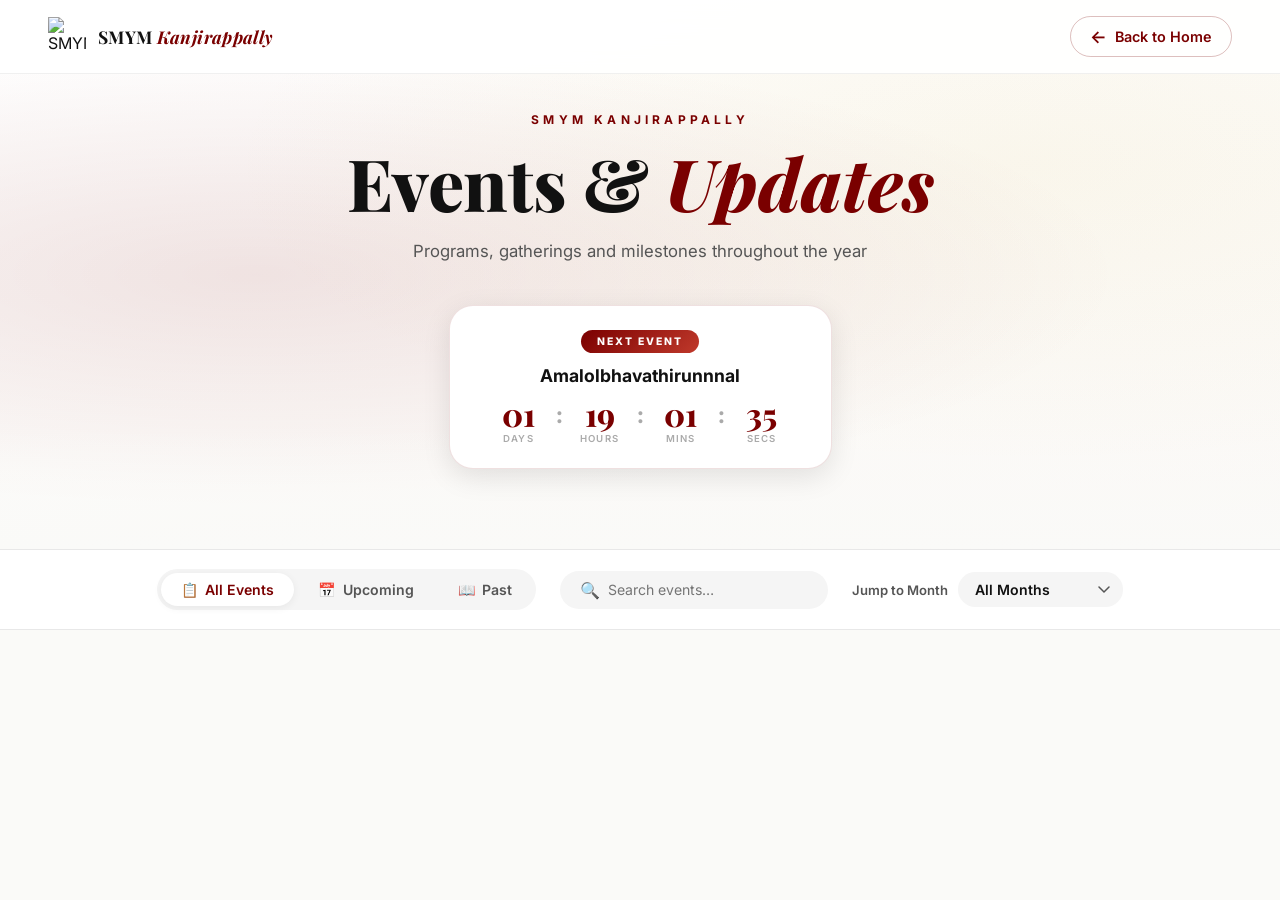
==== commit fcce5da9: "Add interactive horizontal timeline to homepage" ====
--- a/events.html
+++ b/events.html
@@ -65,7 +65,10 @@
 <div class="ev-controls-bar" id="ev-controls">
     <!-- Tab Switcher -->
     <div class="ev-tab-switch">
-        <button class="ev-tab-btn active" id="ev-tab-upcoming" onclick="EVENTS.switchTab('upcoming')">
+        <button class="ev-tab-btn active" id="ev-tab-all" onclick="EVENTS.switchTab('all')">
+            <span class="ev-tab-icon">📋</span> All Events
+        </button>
+        <button class="ev-tab-btn" id="ev-tab-upcoming" onclick="EVENTS.switchTab('upcoming')">
             <span class="ev-tab-icon">📅</span> Upcoming
         </button>
         <button class="ev-tab-btn" id="ev-tab-past" onclick="EVENTS.switchTab('past')">
@@ -88,67 +91,7 @@
     </div>
 </div>
 
-<!-- ══════════════════════════════════════════
-  TIMELINE SECTION
-══════════════════════════════════════════ -->
-<section class="ev-timeline-section" id="ev-timeline-section">
 
-    <!-- Navigation Arrows -->
-    <button class="ev-nav-arrow ev-nav-prev" id="ev-nav-prev" onclick="EVENTS.scrollTimeline(-1)" aria-label="Previous events">
-        <span>&#8592;</span>
-    </button>
-    <button class="ev-nav-arrow ev-nav-next" id="ev-nav-next" onclick="EVENTS.scrollTimeline(1)" aria-label="Next events">
-        <span>&#8594;</span>
-    </button>
-
-    <!-- Scrollable Timeline Track -->
-    <div class="ev-timeline-outer" id="ev-timeline-outer">
-        <div class="ev-timeline-track" id="ev-timeline-track">
-
-            <!-- Timeline Line (horizontal) -->
-            <div class="ev-timeline-line" id="ev-timeline-line">
-                <div class="ev-timeline-glow"></div>
-            </div>
-
-            <!-- Cards injected by JS into this container -->
-            <div class="ev-cards-container" id="ev-cards-container">
-                <!-- Event cards generated dynamically -->
-            </div>
-
-        </div>
-    </div>
-</section>
-
-<!-- ══════════════════════════════════════════
-  EMPTY STATE
-══════════════════════════════════════════ -->
-<div class="ev-empty-state" id="ev-empty-state" style="display:none;">
-    <div class="ev-empty-icon">📭</div>
-    <h3>No events found</h3>
-    <p>Try adjusting your search or switching tabs.</p>
-</div>
-
-<!-- ══════════════════════════════════════════
-  EVENT MODAL
-══════════════════════════════════════════ -->
-<div class="ev-modal-backdrop" id="ev-modal-backdrop" onclick="EVENTS.closeModal()"></div>
-<div class="ev-modal" id="ev-modal" role="dialog" aria-modal="true" aria-labelledby="ev-modal-title">
-    <button class="ev-modal-close" onclick="EVENTS.closeModal()" aria-label="Close">✕</button>
-    <div class="ev-modal-header">
-        <div class="ev-modal-badge" id="ev-modal-badge">📅</div>
-        <div class="ev-modal-date-block">
-            <span class="ev-modal-day" id="ev-modal-day">-</span>
-            <span class="ev-modal-month" id="ev-modal-month">-</span>
-            <span class="ev-modal-year" id="ev-modal-year">-</span>
-        </div>
-    </div>
-    <h2 class="ev-modal-title" id="ev-modal-title">Event Name</h2>
-    <p class="ev-modal-full-date" id="ev-modal-full-date">-</p>
-    <div class="ev-modal-status-row">
-        <span class="ev-modal-status" id="ev-modal-status">-</span>
-        <span class="ev-modal-countdown-text" id="ev-modal-countdown-text"></span>
-    </div>
-</div>
 
 <!-- Scripts -->
 <script src="js/events.js"></script>
--- a/css/events.css
+++ b/css/events.css
@@ -384,12 +384,12 @@
     top: 50%;
     transform: translateY(-50%);
     z-index: 50;
-    width: 52px;
-    height: 52px;
+    width: 50px;
+    height: 50px;
     border-radius: 50%;
-    border: none;
-    background: white;
-    box-shadow: var(--shadow-md);
+    background: #ffffff;
+    border: 1.5px solid var(--grey-200);
+    box-shadow: var(--shadow-sm);
     cursor: pointer;
     display: flex;
     align-items: center;
@@ -401,8 +401,10 @@
 
 .ev-nav-arrow:hover {
     background: var(--crimson);
-    color: white;
-    transform: translateY(-50%) scale(1.12);
+    border-color: var(--crimson);
+    color: #ffffff;
+    box-shadow: 0 8px 24px rgba(139, 0, 0, 0.25);
+    transform: translateY(-50%) scale(1.08);
 }
 
 .ev-nav-prev { left: 1.2rem; }
@@ -432,16 +434,16 @@
     flex-direction: column;
     min-width: max-content;
     position: relative;
-    padding: 220px 40px 40px;
-}
-
-/* Glowing horizontal line */
+    padding: 35px 40px 45px;
+}
+
+/* Glowing horizontal line styled like Our Journey */
 .ev-timeline-line {
     position: absolute;
-    top: 220px; /* Center of the track between cards above/below */
+    top: 210px; /* Perfectly centered horizontal timeline line */
     left: 0; right: 0;
     height: 3px;
-    background: linear-gradient(90deg, transparent 0%, var(--grey-200) 5%, var(--grey-200) 95%, transparent 100%);
+    background: linear-gradient(90deg, transparent 0%, var(--gold) 15%, var(--crimson) 50%, var(--gold) 85%, transparent 100%);
     pointer-events: none;
 }
 
@@ -459,18 +461,19 @@
     100% { opacity: 0.9; }
 }
 
-/* Cards container */
+/* Cards container with generous spacing between modules */
 .ev-cards-container {
     display: flex;
     align-items: flex-start;
-    gap: 0;
+    gap: 45px;
+    padding: 0 30px;
     position: relative;
 }
 
-/* ── EVENT CARD ─────────────────────────────────────────────── */
+/* ── EVENT CARD (Our Journey Glass Style) ─────────────────────── */
 .ev-card {
     position: relative;
-    width: 200px;
+    width: 230px;
     flex-shrink: 0;
     cursor: pointer;
     opacity: 0;
@@ -482,78 +485,87 @@
 /* Alternate cards above/below the line */
 .ev-card.above {
     margin-top: 0;
-    padding-bottom: calc(100px + 1.5rem);
     display: flex;
     flex-direction: column;
 }
 
 .ev-card.below {
-    margin-top: calc(100px + 1.5rem);
+    margin-top: 180px;
     display: flex;
     flex-direction: column;
 }
 
-/* Connector vertical line from card to timeline */
+.ev-card.below .ev-card-inner {
+    margin-top: 38px;
+}
+
+/* Connector vertical line from card border to center line */
 .ev-card-connector {
     position: absolute;
     left: 50%;
     transform: translateX(-50%);
-    width: 1.5px;
-    background: linear-gradient(to bottom, rgba(122,0,0,0.3), rgba(212,175,55,0.5));
+    width: 2.5px;
+    background: linear-gradient(to bottom, var(--crimson), var(--gold));
     transition: opacity 0.3s;
 }
 
 .ev-card.above .ev-card-connector {
-    bottom: 0;
-    top: auto;
-    height: calc(100px + 1.5rem);
+    top: 142px;
+    height: 38px;
 }
 
 .ev-card.below .ev-card-connector {
     top: 0;
-    height: calc(100px + 1.5rem);
-}
-
-/* Dot on the timeline for this card */
+    height: 38px;
+}
+
+/* Dot on the timeline styled like Our Journey tl-dot */
 .ev-card-dot {
     position: absolute;
     left: 50%;
     transform: translateX(-50%);
-    width: 12px;
-    height: 12px;
+    width: 16px;
+    height: 16px;
     border-radius: 50%;
-    background: white;
-    border: 2.5px solid var(--grey-400);
+    background: #ffffff;
+    border: 3px solid var(--gold);
+    box-shadow: 0 0 12px rgba(212, 175, 55, 0.4);
     transition: all 0.3s var(--ease-spring);
     z-index: 5;
 }
 
-.ev-card.above .ev-card-dot { bottom: -6px; }
-.ev-card.below .ev-card-dot { top: -6px; }
+.ev-card.above .ev-card-dot { top: 172px; bottom: auto; }
+.ev-card.below .ev-card-dot { top: -8px; }
 
 .ev-card:hover .ev-card-dot {
     border-color: var(--crimson);
-    background: var(--crimson);
+    background: var(--gold);
     transform: translateX(-50%) scale(1.3);
-    box-shadow: 0 0 0 4px rgba(122,0,0,0.15);
-}
-
-/* Inner card body */
+    box-shadow: 0 0 16px rgba(212, 175, 55, 0.7);
+}
+
+/* Inner card body styled like Our Journey glass card */
 .ev-card-inner {
-    background: white;
-    border: 1.5px solid rgba(0,0,0,0.06);
-    border-radius: var(--r-card);
-    padding: 1.2rem 1.1rem;
+    height: 142px;
+    background: rgba(255, 255, 255, 0.72);
+    border: 1px solid rgba(255, 255, 255, 0.85);
+    backdrop-filter: blur(20px) saturate(180%);
+    -webkit-backdrop-filter: blur(20px) saturate(180%);
+    border-radius: 20px;
+    padding: 1.1rem 1.1rem;
     transition: all 0.35s var(--ease);
-    box-shadow: var(--shadow-sm);
+    box-shadow: 0 8px 32px rgba(0, 0, 0, 0.07), 0 1px 0 rgba(255, 255, 255, 0.9) inset;
     position: relative;
     overflow: hidden;
+    display: flex;
+    flex-direction: column;
+    justify-content: space-between;
 }
 
 .ev-card:hover .ev-card-inner {
-    transform: translateY(-5px) scale(1.03);
-    box-shadow: var(--shadow-lg);
-    border-color: rgba(122,0,0,0.15);
+    transform: translateY(-8px);
+    box-shadow: 0 20px 50px rgba(0, 0, 0, 0.12);
+    border-color: rgba(139, 0, 0, 0.2);
 }
 
 .ev-card-inner::before {
@@ -577,9 +589,9 @@
 }
 
 .ev-card-date-day {
-    font-family: var(--font-display);
-    font-size: 2rem;
-    font-weight: 800;
+    font-family: 'Oswald', sans-serif;
+    font-size: 1.85rem;
+    font-weight: 700;
     color: var(--crimson);
     line-height: 1;
 }
@@ -601,11 +613,12 @@
 }
 
 .ev-card-name {
-    font-size: 0.82rem;
+    font-family: 'Raleway', sans-serif;
+    font-size: 1.05rem;
     font-weight: 600;
     color: var(--dark);
-    line-height: 1.4;
-    margin-top: 0.6rem;
+    line-height: 1.35;
+    margin-top: 0.5rem;
 }
 
 .ev-card-status-label {
@@ -938,3 +951,11 @@
     box-shadow: 0 4px 20px rgba(212,175,55,0.15) !important;
 }
 
+/* ── EMBEDDED HOMEPAGE TIMELINE ──────────────────────── */
+#events .ev-timeline-section {
+    padding: 0;
+    min-height: 520px;
+    margin-top: 1.5rem;
+}
+
+
